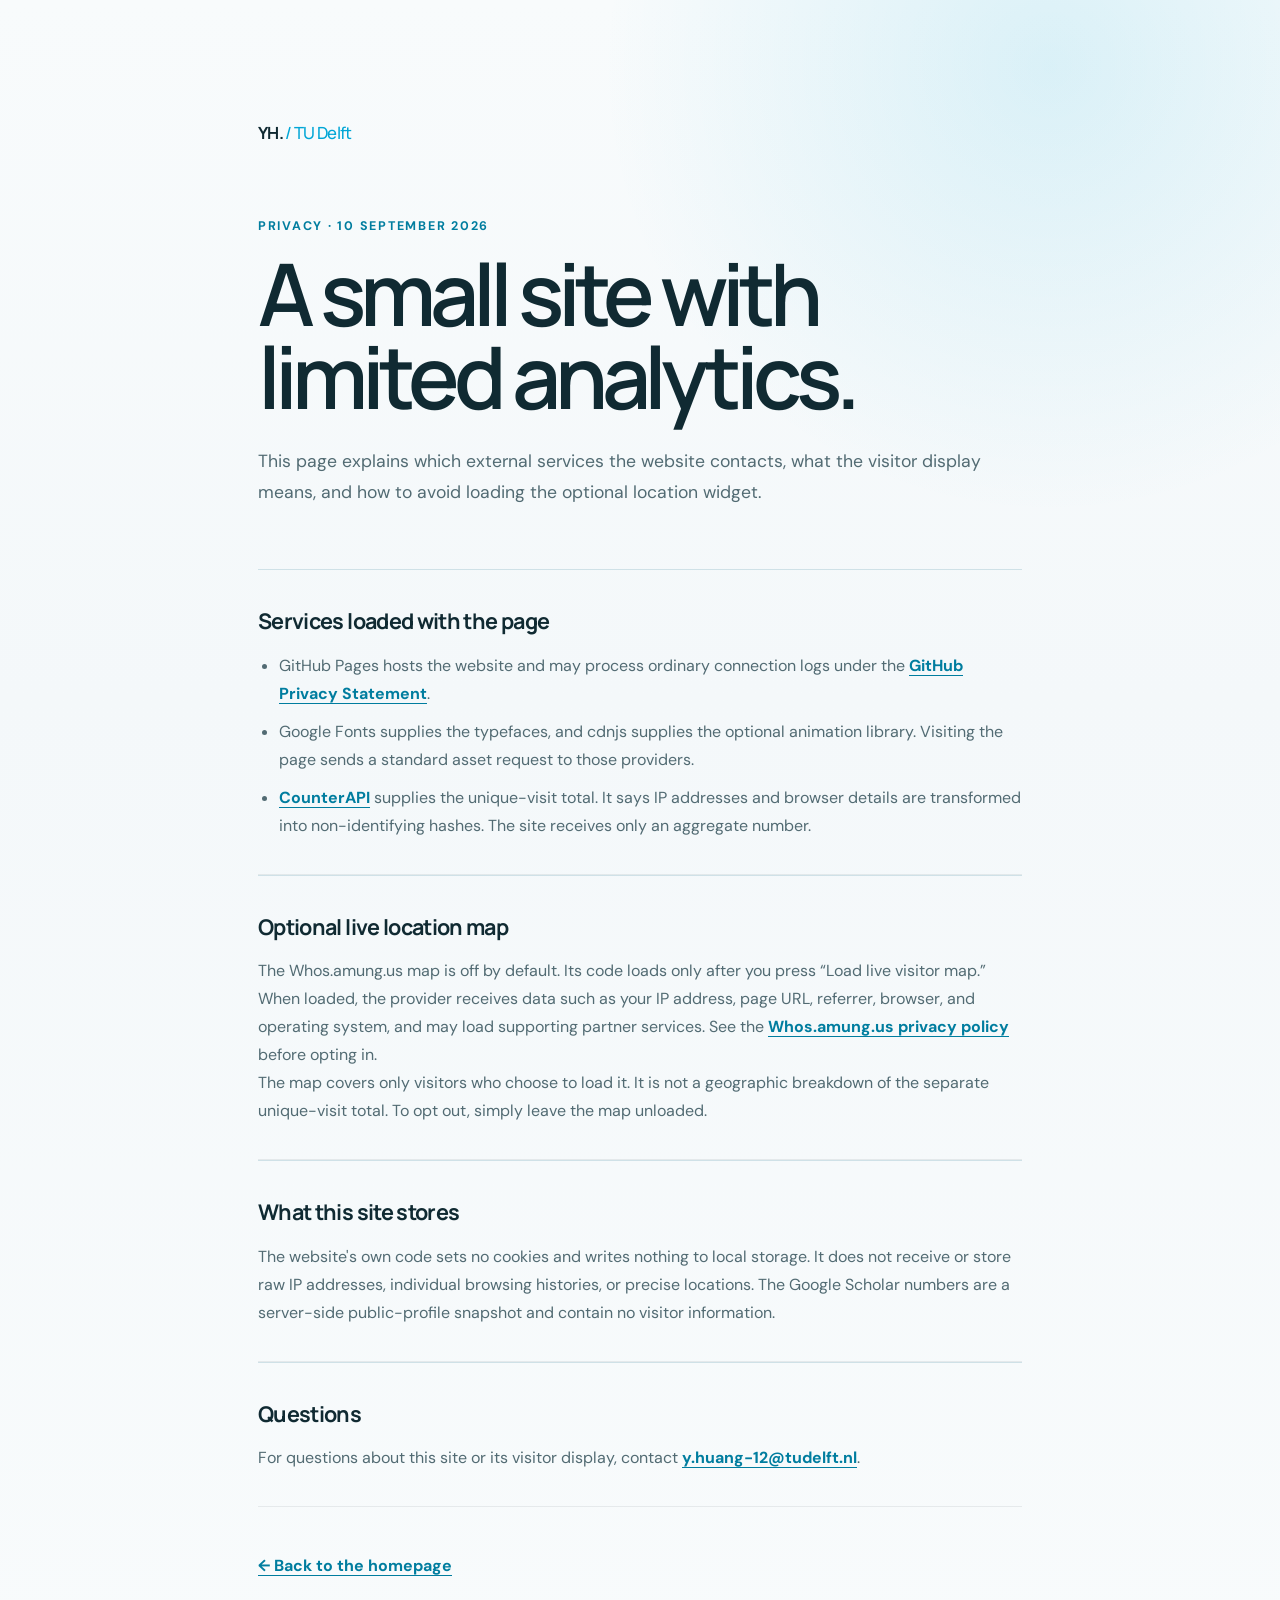
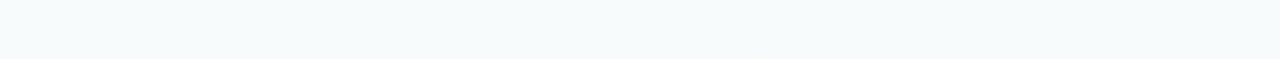
==== privacy.html @ d84aace4 "feat: refresh website for PhD profile" ====
<!DOCTYPE html>
<html lang="en">
<head>
    <meta charset="UTF-8">
    <meta name="viewport" content="width=device-width, initial-scale=1.0">
    <meta name="description" content="Privacy information for Yongcheng Huang's personal website.">
    <meta name="theme-color" content="#f4f8fa">
    <title>Privacy | Yongcheng Huang</title>
    <link rel="icon" href="images/favicon.svg" type="image/svg+xml">
    <link rel="stylesheet" href="style.css">
    <link href="https://fonts.googleapis.com/css2?family=DM+Sans:wght@400;500;600;700&amp;family=Manrope:wght@400;500;600;700&amp;display=swap" rel="stylesheet">
</head>
<body>
    <main class="policy-page">
        <a class="logo" href="index.html" aria-label="Return to Yongcheng Huang's homepage">YH.</a>
        <p class="section-kicker">Privacy · 10 September 2026</p>
        <h1>A small site with limited analytics.</h1>
        <p class="policy-lede">This page explains which external services the website contacts, what the visitor display means, and how to avoid loading the optional location widget.</p>

        <section class="policy-section">
            <h2>Services loaded with the page</h2>
            <ul>
                <li>GitHub Pages hosts the website and may process ordinary connection logs under the <a href="https://docs.github.com/en/site-policy/privacy-policies/github-general-privacy-statement" target="_blank" rel="noreferrer">GitHub Privacy Statement</a>.</li>
                <li>Google Fonts supplies the typefaces, and cdnjs supplies the optional animation library. Visiting the page sends a standard asset request to those providers.</li>
                <li><a href="https://counterapi.com/" target="_blank" rel="noreferrer">CounterAPI</a> supplies the unique-visit total. It says IP addresses and browser details are transformed into non-identifying hashes. The site receives only an aggregate number.</li>
            </ul>
        </section>

        <section class="policy-section">
            <h2>Optional live location map</h2>
            <p>The Whos.amung.us map is off by default. Its code loads only after you press “Load live visitor map.” When loaded, the provider receives data such as your IP address, page URL, referrer, browser, and operating system, and may load supporting partner services. See the <a href="https://whos.amung.us/legal/privacy/" target="_blank" rel="noreferrer">Whos.amung.us privacy policy</a> before opting in.</p>
            <p>The map covers only visitors who choose to load it. It is not a geographic breakdown of the separate unique-visit total. To opt out, simply leave the map unloaded.</p>
        </section>

        <section class="policy-section">
            <h2>What this site stores</h2>
            <p>The website's own code sets no cookies and writes nothing to local storage. It does not receive or store raw IP addresses, individual browsing histories, or precise locations. The Google Scholar numbers are a server-side public-profile snapshot and contain no visitor information.</p>
        </section>

        <section class="policy-section">
            <h2>Questions</h2>
            <p>For questions about this site or its visitor display, contact <a href="mailto:y.huang-12@tudelft.nl">y.huang-12@tudelft.nl</a>.</p>
        </section>

        <a class="policy-back" href="index.html">← Back to the homepage</a>
    </main>
</body>
</html>
---- style.css ----
:root {
    --bg-color: #f4f8fa;
    --surface-color: #ffffff;
    --surface-soft: #eaf6fa;
    --text-color: #102a32;
    --accent-color: #00a6d6;
    --accent-strong: #007d9f;
    --secondary-color: #526b73;
    --line-color: #cfe1e7;
    --glow-color: rgba(0, 166, 214, 0.18);
    --font-primary: 'DM Sans', sans-serif;
    --font-display: 'Manrope', sans-serif;
    --font-mono: 'Courier New', Courier, monospace;
}

* {
    box-sizing: border-box;
    margin: 0;
    padding: 0;
}

body {
    background-color: var(--bg-color);
    color: var(--text-color);
    font-family: var(--font-primary);
    line-height: 1.6;
    overflow-x: hidden;
    position: relative;
}

/* Background Canvas */
#bg-canvas {
    position: absolute;
    top: 0;
    left: 0;
    width: 100%;
    height: 100%;
    z-index: -1;
    pointer-events: none;
}

.container {
    max-width: 1200px;
    margin: 0 auto;
    padding: 0 20px;
    position: relative;
    z-index: 1;
}

/* Header & Nav */
header {
    padding: 30px 0;
    display: flex;
    justify-content: space-between;
    align-items: center;
    position: fixed;
    top: 0;
    left: 0;
    width: 100%;
    background: rgba(10, 10, 10, 0.8);
    backdrop-filter: blur(10px);
    z-index: 100;
    border-bottom: 1px solid rgba(255, 255, 255, 0.05);
}

.header-container {
    max-width: 1200px;
    margin: 0 auto;
    width: 100%;
    padding: 0 20px;
    display: flex;
    justify-content: space-between;
    align-items: center;
}
/* Note: I need to wrap header content in container in HTML or just use padding here. 
   Existing structure is header > nav > ... 
   I will just add padding to nav in header.
*/

nav {
    width: 100%;
    max-width: 1200px;
    margin: 0 auto;
    display: flex;
    justify-content: space-between;
    align-items: center;
    padding: 0 20px;
}

.logo {
    font-size: 1.2rem;
    font-weight: 700;
    letter-spacing: 1px;
    text-shadow: none; /* Cleaner look */
}

.links a {
    color: var(--secondary-color);
    text-decoration: none;
    margin-left: 25px;
    font-size: 0.85rem;
    transition: color 0.3s;
    font-family: var(--font-primary); /* Cleaner font */
    font-weight: 500;
}

.links a:hover {
    color: var(--accent-color);
    text-shadow: none;
}

/* Sections */
section {
    padding: 80px 0;
    margin-bottom: 0;
}

h3 {
    font-family: var(--font-primary);
    color: var(--text-color);
    margin-bottom: 0;
    font-size: 1.5rem;
    letter-spacing: -0.5px;
    border-bottom: none;
    padding-bottom: 0;
    text-transform: none;
    font-weight: 600;
}

.section-header {
    margin-bottom: 40px;
    border-bottom: 1px solid rgba(255, 255, 255, 0.1);
    padding-bottom: 20px;
}

/* Hero Section */
#hero {
    min-height: 100vh;
    display: flex;
    flex-direction: column; /* Stack content and orbits */
    align-items: center;
    justify-content: center;
    text-align: center;
    padding-top: 80px;
    position: relative;
    overflow: hidden;
}

.hero-content {
    z-index: 2; /* Above orbits */
    margin-bottom: 40px;
}

.hero-content h1 {
    font-size: 5rem;
    font-weight: 700;
    margin-bottom: 10px;
    position: relative;
    color: var(--accent-color);
    text-transform: none; /* Remove uppercase for cleaner look */
    letter-spacing: -2px;
}

.hero-content .subtitle {
    font-size: 1.8rem;
    color: var(--secondary-color);
    margin-bottom: 20px;
    font-weight: 300;
}

.hero-content .tagline {
    font-size: 1.1rem;
    max-width: 700px;
    margin: 0 auto 30px;
    color: #ccc;
    line-height: 1.8;
}

/* Hero Contact Section */
.hero-contact-section {
    display: flex;
    align-items: center;
    justify-content: center;
    gap: 40px;
    margin-top: 50px;
}

/* Avatar Container */
.avatar-container {
    width: 140px;
    height: 140px;
    border-radius: 8px;
    overflow: hidden;
    border: 1px solid rgba(255, 255, 255, 0.1);
    background: rgba(255, 255, 255, 0.02);
}

#avatar-canvas {
    width: 100%;
    height: 100%;
}

/* Diffusion Contact Canvas */
.diffusion-canvas-container {
    position: relative;
    width: 340px;
    height: 140px;
}

#diffusion-canvas {
    width: 100%;
    height: 100%;
    border-radius: 8px;
    background: rgba(255, 255, 255, 0.02);
    border: 1px solid rgba(255, 255, 255, 0.08);
}

/* Image Placeholder */
.image-placeholder {
    width: 100%;
    height: 200px;
    background: rgba(255, 255, 255, 0.05);
    border: 1px dashed rgba(255, 255, 255, 0.2);
    display: flex;
    align-items: center;
    justify-content: center;
    color: var(--secondary-color);
    font-family: var(--font-mono);
    margin-bottom: 20px;
    border-radius: 4px;
    position: relative;
    overflow: hidden;
}

.image-placeholder::after {
    content: 'Image Placeholder';
    font-size: 0.8rem;
    letter-spacing: 2px;
    text-transform: uppercase;
}

/* Education Timeline */
.education-list {
    list-style: none;
    position: relative;
    padding-left: 20px;
}

.education-item {
    margin-bottom: 30px;
    position: relative;
    padding-left: 30px;
    border-left: 1px solid rgba(255, 255, 255, 0.1);
}

.education-item::before {
    content: '';
    position: absolute;
    left: -5px;
    top: 5px;
    width: 9px;
    height: 9px;
    background: var(--bg-color);
    border: 1px solid var(--accent-color);
    border-radius: 50%;
    box-shadow: 0 0 5px var(--glow-color);
}

.education-item h4 {
    font-size: 1.1rem;
    margin-bottom: 5px;
    color: var(--accent-color);
}

.education-item .institution {
    font-family: var(--font-mono);
    color: var(--secondary-color);
    font-size: 0.9rem;
}

/* Vision Section */
#vision {
    padding: 60px 0;
}

.vision-content {
    text-align: center;
    padding: 40px 20px;
}

.vision-statement {
    font-size: 2rem;
    font-weight: 300;
    color: var(--text-color);
    letter-spacing: 1px;
    line-height: 1.6;
}

.vision-statement .highlight {
    color: #5eead4;
    font-weight: 500;
}

/* Research Interests Pill Layout */
.research-interests-container {
    display: flex;
    flex-wrap: wrap;
    gap: 15px;
    justify-content: flex-start;
}

.interest-pill {
    padding: 10px 20px;
    border: 1px solid rgba(255, 255, 255, 0.2);
    border-radius: 50px;
    font-size: 0.9rem;
    color: var(--text-color);
    background: rgba(255, 255, 255, 0.03);
    transition: all 0.3s ease;
    cursor: default;
    font-family: var(--font-primary);
}

.interest-pill:hover {
    background: rgba(255, 255, 255, 0.1);
    border-color: var(--accent-color);
    transform: translateY(-2px);
}

/* Featured Research Section */
.research-list {
    display: grid;
    grid-template-columns: repeat(auto-fill, minmax(300px, 1fr));
    gap: 30px;
}

/* Make DLLM animation span full width */
#dllm-animation,
#dfusion-animation,
#taxonomy-animation {
    grid-column: 1 / -1;
    padding: 0;
    margin-bottom: 40px;
}

.research-item {
    margin-bottom: 0; /* Reset margin for grid */
    display: flex;
    flex-direction: column;
    background: rgba(255, 255, 255, 0.02);
    border: 1px solid rgba(255, 255, 255, 0.05);
    padding: 25px;
    border-radius: 8px;
    transition: all 0.3s ease;
}

.research-item:hover {
    border-color: rgba(255, 255, 255, 0.2);
    background: rgba(255, 255, 255, 0.04);
}

.research-item h4 {
    font-size: 1.3rem;
    margin-bottom: 10px;
    color: var(--accent-color);
}

.research-item .meta {
    font-family: var(--font-mono);
    font-size: 0.8rem;
    color: var(--secondary-color);
    margin-bottom: 15px;
    display: inline-block;
    border: 1px solid rgba(255, 255, 255, 0.1);
    padding: 2px 8px;
    border-radius: 4px;
}

.research-item p {
    color: #ccc;
    margin-bottom: 20px;
    font-size: 0.95rem;
}

/* Projects */
.project-item {
    margin-bottom: 40px;
    background: rgba(255, 255, 255, 0.02);
    border: 1px solid rgba(255, 255, 255, 0.05);
    padding: 25px;
    border-radius: 8px;
    transition: all 0.3s ease;
}

.project-item:hover {
    border-color: rgba(255, 255, 255, 0.2);
    background: rgba(255, 255, 255, 0.04);
}

.project-item h4 {
    font-size: 1.3rem;
    margin-bottom: 10px;
    color: var(--accent-color);
}

.project-item .meta {
    font-family: var(--font-mono);
    font-size: 0.8rem;
    color: var(--secondary-color);
    margin-bottom: 15px;
    display: inline-block;
    border: 1px solid rgba(255, 255, 255, 0.1);
    padding: 2px 8px;
    border-radius: 4px;
}

.project-item p {
    color: #ccc;
    margin-bottom: 20px;
    font-size: 0.95rem;
}

/* Two Column Layout (About) */
.two-column-layout {
    display: grid;
    grid-template-columns: 1fr 1fr;
    gap: 60px;
}

.intro-text {
    font-size: 1.1rem;
    line-height: 1.8;
    color: #ccc;
    margin-bottom: 30px;
}

.stats-row {
    display: flex;
    gap: 40px;
}

.stat-item {
    display: flex;
    flex-direction: column;
}

.stat-number {
    font-size: 2.5rem;
    font-weight: 700;
    color: var(--accent-color);
    line-height: 1;
}

.stat-label {
    font-size: 0.8rem;
    text-transform: uppercase;
    letter-spacing: 1px;
    color: var(--secondary-color);
    margin-top: 5px;
}

/* Timeline Simplified */
.timeline {
    border-left: 1px solid rgba(255, 255, 255, 0.1);
    padding-left: 30px;
}

.timeline-item {
    margin-bottom: 40px;
    position: relative;
}

.timeline-item::before {
    content: '';
    position: absolute;
    left: -35px;
    top: 5px;
    width: 9px;
    height: 9px;
    background: var(--bg-color);
    border: 1px solid var(--secondary-color);
    border-radius: 50%;
}

.timeline-item .year {
    display: block;
    font-family: var(--font-mono);
    font-size: 0.8rem;
    color: var(--secondary-color);
    margin-bottom: 5px;
}

.timeline-item h4 {
    font-size: 1.1rem;
    color: var(--text-color);
    margin-bottom: 2px;
}

.timeline-item span {
    font-size: 0.9rem;
    color: #888;
}

.timeline-item .supervisor {
    font-size: 0.85rem;
    color: var(--secondary-color);
    margin-top: 8px;
    font-style: italic;
}

/* Medal Wall */
.medal-wall {
    display: grid;
    grid-template-columns: repeat(auto-fill, minmax(150px, 1fr));
    gap: 20px;
}

.medal {
    background: rgba(255, 255, 255, 0.03);
    border: 1px solid rgba(255, 255, 255, 0.1);
    padding: 20px;
    text-align: center;
    border-radius: 8px;
    display: flex;
    flex-direction: column;
    align-items: center;
    justify-content: center;
    min-height: 120px;
}

.medal-icon {
    font-size: 2rem;
    margin-bottom: 10px;
    color: var(--accent-color);
    text-shadow: 0 0 10px var(--glow-color);
}

.medal-title {
    font-size: 0.9rem;
    color: #ccc;
}


.highlight {
    color: var(--accent-color);
    text-shadow: 0 0 10px var(--glow-color);
    font-weight: 600;
}

/* Glitch Effect */
.glitch {
    position: relative;
}

.glitch::before,
.glitch::after {
    content: attr(data-text);
    position: absolute;
    top: 0;
    left: 0;
    width: 100%;
    height: 100%;
}

.glitch::before {
    left: 2px;
    text-shadow: -1px 0 #ff00c1;
    clip: rect(44px, 450px, 56px, 0);
    animation: glitch-anim 5s infinite linear alternate-reverse;
}

.glitch::after {
    left: -2px;
    text-shadow: -1px 0 #00fff9;
    clip: rect(44px, 450px, 56px, 0);
    animation: glitch-anim2 5s infinite linear alternate-reverse;
}

@keyframes glitch-anim {
    0% { clip: rect(32px, 9999px, 12px, 0); transform: skew(0.5deg); }
    5% { clip: rect(65px, 9999px, 89px, 0); transform: skew(0.5deg); }
    10% { clip: rect(12px, 9999px, 45px, 0); transform: skew(0.5deg); }
    15% { clip: rect(98px, 9999px, 12px, 0); transform: skew(0.5deg); }
    20% { clip: rect(3px, 9999px, 67px, 0); transform: skew(0.5deg); }
    100% { clip: rect(89px, 9999px, 23px, 0); transform: skew(0.5deg); }
}

@keyframes glitch-anim2 {
    0% { clip: rect(65px, 9999px, 100px, 0); transform: skew(0.5deg); }
    5% { clip: rect(12px, 9999px, 3px, 0); transform: skew(0.5deg); }
    10% { clip: rect(98px, 9999px, 45px, 0); transform: skew(0.5deg); }
    15% { clip: rect(3px, 9999px, 89px, 0); transform: skew(0.5deg); }
    20% { clip: rect(45px, 9999px, 12px, 0); transform: skew(0.5deg); }
    100% { clip: rect(23px, 9999px, 65px, 0); transform: skew(0.5deg); }
}

/* Contact Buttons */
.social-links {
    display: flex;
    gap: 20px;
    flex-wrap: wrap;
}

.btn {
    display: inline-block;
    padding: 12px 30px;
    background: transparent;
    color: var(--text-color);
    border: 1px solid var(--text-color);
    text-decoration: none;
    font-family: var(--font-mono);
    text-transform: uppercase;
    letter-spacing: 1px;
    transition: all 0.3s ease;
    position: relative;
    overflow: hidden;
}

.btn::before {
    content: '';
    position: absolute;
    top: 0;
    left: -100%;
    width: 100%;
    height: 100%;
    background: var(--text-color);
    transition: transform 0.3s ease;
    z-index: -1;
}

.btn:hover {
    color: var(--bg-color);
}

.btn:hover::before {
    transform: translateX(100%);
}

/* Footer */
footer {
    text-align: center;
    padding: 40px 0;
    color: var(--secondary-color);
    font-size: 0.8rem;
    font-family: var(--font-mono);
    border-top: 1px solid #222;
    margin-top: 40px;
}

/* Responsive */
@media (max-width: 768px) {
    .two-column-layout {
        grid-template-columns: 1fr;
        gap: 40px;
    }
    
    .hero-content h1 {
        font-size: 3rem;
    }
}

/* =========================================
   DLLM Animation Styles (CoRefusion)
   ========================================= */
.dllm-container {
    width: 100%;
    background: rgba(255, 255, 255, 0.02); /* Dark background matching site theme */
    color: #f0f0f0;
    border: 1px solid rgba(255, 255, 255, 0.1);
    border-radius: 12px;
    overflow: hidden;
    position: relative;
    font-family: ui-sans-serif, system-ui, sans-serif;
}

.dllm-content-wrapper {
    display: flex;
    gap: 40px;
    padding: 30px 40px;
    max-width: 1100px;
    margin: 0 auto;
    align-items: flex-start;
}

.dllm-left-panel {
    flex: 0 0 280px;
    position: sticky;
    top: 100px;
    display: flex;
    flex-direction: column;
    gap: 20px;
}

.research-tag {
    display: inline-block;
    padding: 4px 12px;
    background: rgba(168, 85, 247, 0.15);
    border: 1px solid #a855f7;
    border-radius: 4px;
    font-size: 0.75rem;
    color: #c084fc;
    text-transform: uppercase;
    letter-spacing: 1px;
    font-weight: 500;
    width: fit-content;
}

.dllm-right-panel {
    flex: 1;
    min-width: 0;
}

.dllm-header {
    text-align: left;
}

.dllm-header h4 {
    font-size: 2rem;
    color: #f0f0f0;
    margin-bottom: 5px;
    font-weight: 600;
}

.dllm-subtitle {
    font-size: 1rem;
    color: #888888;
    font-style: italic;
}

.step-indicator {
    font-family: 'Courier New', monospace;
    font-size: 28px;
    font-weight: 600;
    letter-spacing: -1px;
    color: #5eead4;
    display: flex;
    align-items: center;
    justify-content: flex-start;
}

.code-window {
    width: 100%;
    background: #1a1a1a;
    border: 1px solid rgba(255, 255, 255, 0.15);
    border-radius: 12px;
    box-shadow: 0 10px 25px -5px rgba(0, 0, 0, 0.5);
    overflow: hidden;
    display: flex;
    flex-direction: column;
}

.code-header {
    display: flex;
    align-items: center;
    padding: 12px 16px;
    background: #0f0f0f;
    border-bottom: 1px solid rgba(255, 255, 255, 0.1);
}

.window-controls {
    display: flex;
    gap: 6px;
}

.control-dot {
    width: 10px;
    height: 10px;
    border-radius: 50%;
}
.control-dot.red { background: #ef4444; }
.control-dot.yellow { background: #3b82f6; }
.control-dot.green { background: #22c55e; }

.filename {
    flex: 1;
    text-align: center;
    font-size: 13px;
    color: #888888;
    font-weight: 500;
    margin-right: 42px;
}

.code-content {
    padding: 24px;
    font-family: 'Courier New', monospace;
    font-size: 14px;
    line-height: 1.8;
    display: flex;
    flex-direction: column;
    gap: 6px;
    min-height: 400px; /* Prevent jumpiness */
    background: #0a0a0a;
}

.code-line {
    display: flex;
    align-items: center;
    flex-wrap: wrap;
    gap: 4px;
    min-height: 24px;
}

.indent-1 { margin-left: 24px; }
.indent-2 { margin-left: 48px; }

.tok {
    padding: 2px 4px;
    border-radius: 4px;
    border: 1px solid transparent;
    text-align: center;
    min-width: 16px;
    transition: all 0.3s cubic-bezier(0.25, 0.46, 0.45, 0.94);
    display: inline-block;
    white-space: pre;
    color: #f0f0f0; /* Light text for dark mode */
}

/* Token Styles */
.tok-normal { background: transparent; border-color: transparent; }
.tok-keyword { color: #c084fc; font-weight: bold; }
.tok-func { color: #60a5fa; }
.tok-class { color: #60a5fa; }
.tok-eos {
    background: rgba(239, 68, 68, 0.2);
    border: 1px solid #ef4444;
    color: #fca5a5;
    font-size: 11px;
    font-weight: bold;
}
.tok-masked {
    background: rgba(255, 255, 255, 0.05);
    border-color: rgba(255, 255, 255, 0.2);
    border-style: dashed;
    color: #888888;
    font-size: 12px;
    min-width: 24px;
}
.tok-confident {
    background: rgba(168, 85, 247, 0.15);
    border-color: #a855f7;
    border-style: solid;
    color: #c084fc;
    font-weight: 500;
}
.tok-fixed {
    background: rgba(45, 212, 191, 0.15);
    border-color: #2dd4bf;
    border-style: solid;
    color: #5eead4;
    font-weight: 500;
}
.tok-blur { filter: blur(2px); opacity: 0.5; transform: scale(0.95); }
.tok-hidden { opacity: 0; pointer-events: none; width: 0; min-width: 0; padding: 0; margin: 0; border: none; }

.progress-bar {
    width: 100%;
    height: 6px;
    background: rgba(255, 255, 255, 0.1);
    border-radius: 3px;
    overflow: hidden;
}

.progress-fill {
    height: 100%;
    background: linear-gradient(90deg, #a855f7, #2dd4bf);
    width: 0%;
    transition: width 0.1s ease;
}

.legend {
    display: flex;
    flex-direction: column;
    gap: 10px;
}

.legend-item {
    display: flex;
    align-items: center;
    gap: 6px;
    font-size: 12px;
    color: #ccc;
}

.legend-tok {
    font-size: 10px;
    padding: 2px 6px;
    border-radius: 3px;
    border: 0.5px solid;
    font-family: monospace;
}

.scroll-hint {
    margin-top: 10px;
    display: flex;
    align-items: center;
    gap: 10px;
    color: #888888;
    font-size: 12px;
    opacity: 0.7;
}

.mouse-icon {
    width: 18px;
    height: 28px;
    border: 2px solid rgba(255, 255, 255, 0.3);
    border-radius: 10px;
    position: relative;
    flex-shrink: 0;
}

.mouse-wheel {
    width: 4px;
    height: 6px;
    background: rgba(255, 255, 255, 0.5);
    border-radius: 2px;
    position: absolute;
    top: 6px;
    left: 50%;
    transform: translateX(-50%);
    animation: scrollWheel 1.5s infinite;
}

@keyframes bounce {
    0%, 20%, 50%, 80%, 100% { transform: translateY(0); }
    40% { transform: translateY(-6px); }
    60% { transform: translateY(-3px); }
}

@keyframes scrollWheel {
    0% { transform: translate(-50%, 0); opacity: 1; }
    100% { transform: translate(-50%, 12px); opacity: 0; }
}

/* =========================================
   Dfusion CVPR Workshop Visualization
   ========================================= */
.dfusion-left-panel {
    flex: 1;
    display: flex;
    flex-direction: column;
    align-items: center;
    gap: 15px;
}

.dfusion-image-container {
    width: 100%;
    max-width: 600px;
    aspect-ratio: 16 / 9;
    border-radius: 8px;
    overflow: hidden;
    border: 1px solid rgba(255, 255, 255, 0.1);
    background: #0a0a0a;
}

#dfusion-canvas {
    width: 100%;
    height: 100%;
    cursor: crosshair;
}

.dfusion-hint {
    font-size: 0.75rem;
    color: var(--secondary-color);
    letter-spacing: 0.5px;
    opacity: 0.7;
}

.workshop-tag {
    background: rgba(45, 212, 191, 0.15);
    border-color: #2dd4bf;
    color: #5eead4;
}

.dfusion-rank {
    display: flex;
    flex-direction: column;
    gap: 2px;
}

.rank-number {
    font-size: 4rem;
    font-weight: 700;
    color: #5eead4;
    line-height: 1;
    letter-spacing: -2px;
}

.rank-label {
    font-size: 0.85rem;
    color: var(--secondary-color);
    text-transform: uppercase;
    letter-spacing: 2px;
}

.dfusion-slogan {
    margin-top: 10px;
    padding-top: 15px;
    border-top: 1px solid rgba(255, 255, 255, 0.1);
}

.slogan-cn {
    font-family: 'Ma Shan Zheng', cursive;
    font-size: 1.4rem;
    color: #f0f0f0;
    margin-bottom: 5px;
    font-weight: 400;
    letter-spacing: 2px;
}

.slogan-en {
    font-size: 0.85rem;
    color: var(--secondary-color);
    font-style: italic;
}

/* =========================================
   Taxonomy Visualization (Promise2025)
   ========================================= */
.taxonomy-right-panel {
    flex: 1;
    display: flex;
    flex-direction: column;
    min-width: 0;
    max-height: 420px;
    overflow-y: auto;
    scrollbar-width: none;
    -ms-overflow-style: none;
}

.taxonomy-right-panel::-webkit-scrollbar {
    display: none;
}

.taxonomy-tree {
    font-family: 'Space Grotesk', sans-serif;
    font-size: 13px;
    padding: 5px 0;
}

.taxonomy-category {
    margin-bottom: 16px;
}

.taxonomy-category-header {
    display: flex;
    align-items: center;
    padding: 10px 12px;
    background: rgba(255, 255, 255, 0.03);
    border-radius: 6px;
    margin-bottom: 6px;
    border-left: 3px solid;
}

.taxonomy-category-name {
    flex: 1;
    font-weight: 600;
    color: #f0f0f0;
}

.taxonomy-category-value {
    font-weight: 700;
    font-size: 15px;
}

.taxonomy-category-percent {
    font-size: 11px;
    color: #888;
    margin-left: 8px;
    min-width: 45px;
    text-align: right;
}

.taxonomy-children {
    padding-left: 12px;
    border-left: 1px solid rgba(255, 255, 255, 0.08);
    margin-left: 6px;
}

.taxonomy-item {
    display: flex;
    align-items: center;
    padding: 6px 10px;
    border-radius: 4px;
    transition: background 0.15s;
}

.taxonomy-item:hover {
    background: rgba(255, 255, 255, 0.04);
}

.taxonomy-item-code {
    font-family: 'Courier New', monospace;
    font-size: 11px;
    color: #666;
    width: 65px;
    flex-shrink: 0;
}

.taxonomy-item-name {
    flex: 1;
    color: #aaa;
    font-size: 12px;
}

.taxonomy-item-value {
    font-weight: 500;
    font-size: 12px;
    min-width: 45px;
    text-align: right;
}

.taxonomy-item-bar {
    width: 60px;
    height: 4px;
    background: rgba(255, 255, 255, 0.08);
    border-radius: 2px;
    margin-left: 10px;
    overflow: hidden;
}

.taxonomy-item-bar-fill {
    height: 100%;
    border-radius: 2px;
    transition: width 0.4s ease;
}

.taxonomy-subchildren {
    padding-left: 20px;
}

.taxonomy-subitem {
    display: flex;
    align-items: center;
    padding: 4px 8px;
    font-size: 11px;
}

.taxonomy-subitem .taxonomy-item-code {
    font-size: 10px;
    width: 60px;
    color: #555;
}

.taxonomy-subitem .taxonomy-item-name {
    font-size: 11px;
    color: #777;
}

.taxonomy-subitem .taxonomy-item-value {
    font-size: 11px;
    color: #888;
}

.publication-tag {
    background: rgba(239, 68, 68, 0.15);
    border-color: #ef4444;
    color: #fca5a5;
}

.taxonomy-stats {
    display: flex;
    gap: 30px;
}

.taxonomy-stat {
    display: flex;
    flex-direction: column;
}

.stat-value {
    font-size: 2.2rem;
    font-weight: 700;
    color: #f0f0f0;
    line-height: 1;
    transition: all 0.3s ease;
}

.stat-desc {
    font-size: 0.75rem;
    color: var(--secondary-color);
    text-transform: uppercase;
    letter-spacing: 1px;
    margin-top: 4px;
}

.taxonomy-language-bar {
    display: flex;
    gap: 6px;
    flex-wrap: wrap;
    padding: 15px 0;
    border-top: 1px solid rgba(255, 255, 255, 0.1);
}

.taxonomy-lang-item {
    padding: 8px 14px;
    background: rgba(255, 255, 255, 0.03);
    border: 1px solid rgba(255, 255, 255, 0.1);
    border-radius: 6px;
    font-size: 0.8rem;
    color: var(--secondary-color);
    cursor: pointer;
    transition: all 0.2s ease;
}

.taxonomy-lang-item:hover {
    background: rgba(255, 255, 255, 0.08);
    color: #f0f0f0;
}

.taxonomy-lang-item.active {
    background: rgba(94, 234, 212, 0.12);
    border-color: rgba(94, 234, 212, 0.4);
    color: #5eead4;
}

.taxonomy-category-summary {
    display: flex;
    flex-direction: column;
    gap: 8px;
    padding-top: 15px;
    border-top: 1px solid rgba(255, 255, 255, 0.1);
}

.summary-row {
    display: flex;
    align-items: center;
    gap: 10px;
}

.summary-color {
    width: 10px;
    height: 10px;
    border-radius: 2px;
    flex-shrink: 0;
}

.summary-name {
    flex: 1;
    font-size: 0.8rem;
    color: #888;
}

.summary-value {
    font-size: 0.85rem;
    font-weight: 600;
    color: #ccc;
    min-width: 50px;
    text-align: right;
}

.summary-percent {
    font-size: 0.75rem;
    color: #666;
    min-width: 40px;
    text-align: right;
}

/* =========================================
   Animation Thumbnail Cards
   ========================================= */
.animation-thumbnail {
    position: relative;
    background: rgba(255, 255, 255, 0.02);
    border: 1px solid rgba(255, 255, 255, 0.08);
    border-radius: 12px;
    overflow: hidden;
    cursor: pointer;
    transition: all 0.3s ease;
    aspect-ratio: 4 / 3;
    display: flex;
    flex-direction: column;
}

.animation-thumbnail:hover {
    border-color: rgba(255, 255, 255, 0.2);
    transform: translateY(-4px);
    box-shadow: 0 10px 30px rgba(0, 0, 0, 0.3);
}

.animation-thumbnail:hover .thumbnail-hint {
    opacity: 1;
}

.thumbnail-canvas {
    position: absolute;
    top: 0;
    left: 0;
    width: 100%;
    height: 100%;
    z-index: 0;
}

.thumbnail-info {
    position: absolute;
    bottom: 0;
    left: 0;
    right: 0;
    padding: 20px;
    background: linear-gradient(transparent, rgba(10, 10, 10, 0.98) 40%);
    z-index: 1;
}

.thumbnail-info .research-tag {
    background: rgba(168, 85, 247, 0.9);
    border: none;
    color: #fff;
    font-weight: 600;
}

.thumbnail-info .workshop-tag {
    background: rgba(45, 212, 191, 0.9);
    color: #0a0a0a;
}

.thumbnail-info .publication-tag {
    background: rgba(239, 68, 68, 0.9);
    color: #fff;
}

.thumbnail-info .thesis-tag {
    background: rgba(96, 165, 250, 0.9);
    color: #fff;
}

.thumbnail-info h4 {
    font-size: 1.2rem;
    color: #f0f0f0;
    margin: 10px 0 4px;
    font-weight: 600;
}

.thumbnail-info p {
    font-size: 0.85rem;
    color: #aaa;
    margin: 0;
}

.thumbnail-hint {
    position: absolute;
    top: 50%;
    left: 50%;
    transform: translate(-50%, -50%);
    padding: 10px 20px;
    background: rgba(255, 255, 255, 0.1);
    backdrop-filter: blur(10px);
    border: 1px solid rgba(255, 255, 255, 0.2);
    border-radius: 20px;
    font-size: 0.8rem;
    color: #f0f0f0;
    opacity: 0;
    transition: opacity 0.3s ease;
    z-index: 2;
}

/* =========================================
   Animation Modal Overlay
   ========================================= */
.animation-modal {
    position: fixed;
    top: 0;
    left: 0;
    width: 100%;
    height: 100%;
    background: rgba(10, 10, 10, 0.98);
    z-index: 1000;
    display: none;
    opacity: 0;
    transition: opacity 0.3s ease;
    overflow-y: auto;
}

.animation-modal.active {
    display: flex;
    opacity: 1;
}

.modal-close {
    position: fixed;
    top: 30px;
    right: 30px;
    width: 50px;
    height: 50px;
    display: flex;
    align-items: center;
    justify-content: center;
    background: rgba(255, 255, 255, 0.05);
    border: 1px solid rgba(255, 255, 255, 0.1);
    border-radius: 50%;
    cursor: pointer;
    color: #888;
    transition: all 0.3s ease;
    z-index: 1001;
}

.modal-close:hover {
    background: rgba(255, 255, 255, 0.1);
    color: #f0f0f0;
}

.modal-content {
    width: 100%;
    max-width: 1400px;
    margin: 0 auto;
    padding: 80px 40px;
}

.modal-animation {
    display: flex;
    gap: 60px;
    min-height: calc(100vh - 160px);
    align-items: flex-start;
}

.modal-left {
    flex: 0 0 380px;
    position: sticky;
    top: 80px;
    display: flex;
    flex-direction: column;
    gap: 25px;
}

.modal-right {
    flex: 1;
    min-width: 0;
}

.modal-header h2 {
    font-size: 2.5rem;
    color: #f0f0f0;
    margin: 12px 0 8px;
    font-weight: 600;
    letter-spacing: -1px;
}

.modal-subtitle {
    font-size: 1.1rem;
    color: #888;
    font-style: italic;
}

.modal-abstract {
    padding: 20px;
    background: rgba(255, 255, 255, 0.02);
    border: 1px solid rgba(255, 255, 255, 0.08);
    border-radius: 8px;
    border-left: 3px solid rgba(94, 234, 212, 0.5);
}

.modal-abstract p {
    font-size: 0.95rem;
    color: #aaa;
    line-height: 1.7;
    margin: 0;
}

/* Modal Dfusion specific */
.modal-animation .dfusion-image-container {
    width: 100%;
    max-width: none;
    aspect-ratio: 16 / 9;
}

.modal-animation .dfusion-hint {
    text-align: center;
    margin-top: 15px;
}

/* Modal Taxonomy specific */
.modal-right.taxonomy-right-panel {
    max-height: calc(100vh - 200px);
}

/* =========================================
   Babel Visualization (LLM of Babel)
   ========================================= */
.thesis-tag {
    background: rgba(96, 165, 250, 0.15);
    border-color: #60a5fa;
    color: #93c5fd;
}

.babel-stats {
    display: flex;
    gap: 40px;
}

.babel-stat {
    display: flex;
    flex-direction: column;
}

.babel-stat .stat-value {
    font-size: 2.5rem;
    font-weight: 700;
    color: #60a5fa;
    line-height: 1;
}

.babel-stat .stat-desc {
    font-size: 0.75rem;
    color: var(--secondary-color);
    text-transform: uppercase;
    letter-spacing: 1px;
    margin-top: 4px;
}

.babel-legend {
    display: flex;
    flex-direction: column;
    gap: 8px;
    padding-top: 20px;
    border-top: 1px solid rgba(255, 255, 255, 0.1);
}

.babel-legend .legend-item {
    display: flex;
    align-items: center;
    gap: 10px;
    font-size: 0.85rem;
    color: #aaa;
}

.babel-legend .legend-color {
    width: 12px;
    height: 12px;
    border-radius: 2px;
    flex-shrink: 0;
}

.babel-visualization {
    width: 100%;
    aspect-ratio: 1.6 / 1;
    background: rgba(255, 255, 255, 0.02);
    border: 1px solid rgba(255, 255, 255, 0.08);
    border-radius: 8px;
    overflow: hidden;
}

#babel-canvas {
    width: 100%;
    height: 100%;
}

.babel-hint {
    text-align: center;
    margin-top: 15px;
    font-size: 0.75rem;
    color: var(--secondary-color);
    opacity: 0.7;
}

/* =========================================
   Coverage Visualization (Honor Program)
   ========================================= */
.honor-tag {
    background: rgba(168, 85, 247, 0.15);
    border-color: #a855f7;
    color: #c084fc;
}

.thumbnail-info .honor-tag {
    background: rgba(168, 85, 247, 0.2);
    border-color: #a855f7;
    color: #c084fc;
}

.coverage-stats {
    display: flex;
    gap: 40px;
}

.coverage-stat {
    display: flex;
    flex-direction: column;
}

.coverage-stat .stat-value {
    font-size: 2.5rem;
    font-weight: 700;
    color: #a855f7;
    line-height: 1;
}

.coverage-stat .stat-desc {
    font-size: 0.75rem;
    color: var(--secondary-color);
    text-transform: uppercase;
    letter-spacing: 1px;
    margin-top: 4px;
}

.coverage-legend {
    display: flex;
    flex-direction: column;
    gap: 8px;
    padding-top: 20px;
    border-top: 1px solid rgba(255, 255, 255, 0.1);
}

.coverage-legend .legend-item {
    display: flex;
    align-items: center;
    gap: 10px;
    font-size: 0.85rem;
    color: #aaa;
}

.coverage-legend .legend-color {
    width: 12px;
    height: 12px;
    border-radius: 2px;
    flex-shrink: 0;
}

.coverage-visualization {
    width: 100%;
    aspect-ratio: 1.6 / 1;
    background: rgba(255, 255, 255, 0.02);
    border: 1px solid rgba(255, 255, 255, 0.08);
    border-radius: 8px;
    overflow: hidden;
}

#coverage-canvas {
    width: 100%;
    height: 100%;
}

/* =========================================
   2026 light editorial refresh
   ========================================= */
html {
    scroll-behavior: smooth;
    scroll-padding-top: 92px;
}

body {
    background:
        radial-gradient(circle at 82% 4%, rgba(0, 166, 214, 0.12), transparent 28rem),
        linear-gradient(180deg, #f8fbfc 0%, var(--bg-color) 42%, #f8fbfc 100%);
    color: var(--text-color);
    font-size: 16px;
}

.container {
    max-width: 1280px;
    padding: 0 32px;
}

header {
    min-height: 72px;
    padding: 0;
    background: rgba(248, 251, 252, 0.9);
    border-bottom: 1px solid rgba(16, 42, 50, 0.09);
    box-shadow: 0 10px 32px rgba(16, 42, 50, 0.035);
}

nav {
    max-width: 1280px;
    min-height: 72px;
    padding: 0 32px;
}

.logo {
    color: var(--text-color);
    font-family: var(--font-display);
    font-size: 1.05rem;
    letter-spacing: -0.04em;
}

.logo::after {
    color: var(--accent-color);
    content: ' / TU Delft';
    font-weight: 500;
}

.links a {
    color: var(--secondary-color);
    font-size: 0.9rem;
    margin-left: 28px;
}

.links a:hover,
.links a:focus-visible {
    color: var(--accent-strong);
}

section {
    border-bottom: 1px solid rgba(16, 42, 50, 0.08);
}

#hero {
    display: grid;
    grid-template-columns: minmax(0, 1.25fr) minmax(300px, 0.7fr);
    gap: clamp(56px, 8vw, 112px);
    min-height: 100svh;
    padding: 144px 0 80px;
    text-align: left;
    isolation: isolate;
}

#hero::before {
    position: absolute;
    z-index: -1;
    inset: 88px 2% auto auto;
    width: min(42vw, 520px);
    aspect-ratio: 1;
    border: 1px solid rgba(0, 166, 214, 0.18);
    border-radius: 50%;
    content: '';
    transform: translate(32%, -26%);
}

#bg-canvas {
    display: none;
}

.hero-content {
    margin: 0;
    max-width: 760px;
}

.eyebrow {
    display: inline-flex;
    align-items: center;
    gap: 10px;
    margin-bottom: 30px;
    color: var(--accent-strong);
    font-size: 0.86rem;
    font-weight: 700;
    letter-spacing: 0.12em;
    text-transform: uppercase;
}

.status-dot {
    width: 9px;
    height: 9px;
    border-radius: 50%;
    background: var(--accent-color);
    box-shadow: 0 0 0 6px rgba(0, 166, 214, 0.12);
}

.hero-content h1 {
    margin: 0;
    color: var(--text-color);
    font-family: var(--font-display);
    font-size: clamp(4rem, 7.2vw, 6.5rem);
    font-weight: 600;
    letter-spacing: -0.075em;
    line-height: 0.92;
}

.hero-content .subtitle {
    margin: 18px 0 36px;
    color: var(--accent-strong);
    font-family: 'Ma Shan Zheng', sans-serif;
    font-size: 1.75rem;
    font-weight: 400;
    letter-spacing: 0.08em;
}

.hero-lede {
    max-width: 720px;
    margin-bottom: 22px;
    color: var(--text-color);
    font-family: var(--font-display);
    font-size: clamp(1.7rem, 3.1vw, 2.65rem);
    font-weight: 500;
    letter-spacing: -0.045em;
    line-height: 1.16;
}

.hero-content .tagline {
    max-width: 650px;
    margin: 0;
    color: var(--secondary-color);
    font-size: 1.08rem;
    line-height: 1.72;
}

.hero-content .tagline strong {
    color: var(--text-color);
    font-weight: 600;
}

.hero-actions {
    display: flex;
    align-items: center;
    flex-wrap: wrap;
    gap: 26px;
    margin-top: 38px;
}

.btn,
.btn.btn-primary {
    display: inline-flex;
    align-items: center;
    justify-content: center;
    min-height: 48px;
    padding: 12px 22px;
    border: 1px solid var(--line-color);
    border-radius: 999px;
    background: var(--surface-color);
    color: var(--text-color);
    font-size: 0.94rem;
    font-weight: 600;
    text-decoration: none;
    transition: transform 180ms ease, border-color 180ms ease, background 180ms ease, color 180ms ease;
}

.btn.btn-primary {
    border-color: var(--accent-color);
    background: var(--accent-color);
    color: #ffffff;
    box-shadow: 0 12px 28px rgba(0, 125, 159, 0.18);
}

.btn:hover,
.btn:focus-visible,
.btn.btn-primary:hover,
.btn.btn-primary:focus-visible {
    border-color: var(--accent-strong);
    background: var(--accent-strong);
    color: #ffffff;
    transform: translateY(-2px);
}

.btn:disabled {
    cursor: wait;
    opacity: 0.72;
    transform: none;
}

.text-link {
    color: var(--accent-strong);
    font-size: 0.95rem;
    font-weight: 700;
    text-decoration: none;
}

.text-link:hover,
.text-link:focus-visible {
    text-decoration: underline;
    text-underline-offset: 5px;
}

.hero-portrait-wrap {
    position: relative;
    width: min(100%, 410px);
    justify-self: end;
}

.portrait-accent {
    position: absolute;
    z-index: -1;
    inset: 26px -22px -22px 28px;
    border-radius: 30px 30px 96px 30px;
    background: var(--accent-color);
    opacity: 0.92;
}

.hero-portrait {
    display: block;
    width: 100%;
    aspect-ratio: 4 / 5;
    border: 1px solid rgba(16, 42, 50, 0.1);
    border-radius: 30px 30px 96px 30px;
    background: #ffffff;
    box-shadow: 0 34px 72px rgba(16, 42, 50, 0.16);
    object-fit: cover;
    object-position: 50% 38%;
}

.portrait-note {
    margin: 34px 0 0 30px;
    color: var(--secondary-color);
    font-family: var(--font-mono);
    font-size: 0.76rem;
    letter-spacing: 0.04em;
}

@media (max-width: 820px) {
    .container,
    nav {
        padding-right: 20px;
        padding-left: 20px;
    }

    .logo::after {
        content: '';
    }

    .links {
        display: none;
    }

    #hero {
        grid-template-columns: 1fr;
        gap: 62px;
        min-height: auto;
        padding: 132px 0 92px;
    }

    .hero-content h1 {
        font-size: clamp(3.5rem, 16vw, 5.6rem);
    }

    .hero-portrait-wrap {
        width: min(88vw, 390px);
        justify-self: start;
    }
}

@media (prefers-reduced-motion: reduce) {
    html {
        scroll-behavior: auto;
    }

    *,
    *::before,
    *::after {
        scroll-behavior: auto !important;
        transition-duration: 0.01ms !important;
        animation-duration: 0.01ms !important;
        animation-iteration-count: 1 !important;
    }
}

.coverage-hint {
    text-align: center;
    margin-top: 15px;
    font-size: 0.75rem;
    color: var(--secondary-color);
    opacity: 0.7;
}

/* =========================================
   Complete light-theme component system
   ========================================= */
a,
button {
    -webkit-tap-highlight-color: transparent;
}

a:focus-visible,
button:focus-visible,
.animation-thumbnail:focus-visible {
    outline: 3px solid rgba(0, 166, 214, 0.34);
    outline-offset: 4px;
}

.hero-content h1::before,
.hero-content h1::after,
.btn::before {
    display: none;
}

section {
    padding: clamp(84px, 10vw, 132px) 0;
}

.section-header {
    max-width: 850px;
    margin-bottom: 48px;
    padding: 0;
    border: 0;
}

.section-header h3,
#projects .section-header h3,
#contact .section-header h3 {
    color: var(--text-color);
    font-family: var(--font-display);
    font-size: clamp(2.25rem, 5vw, 4.25rem);
    font-weight: 500;
    letter-spacing: -0.06em;
    line-height: 1.02;
}

.section-kicker,
.card-label {
    margin-bottom: 15px;
    color: var(--accent-strong);
    font-size: 0.78rem;
    font-weight: 700;
    letter-spacing: 0.14em;
    text-transform: uppercase;
}

.section-intro {
    max-width: 690px;
    margin-top: 24px;
    color: var(--secondary-color);
    font-size: 1.05rem;
    line-height: 1.72;
}

.section-header-split {
    display: flex;
    align-items: flex-end;
    justify-content: space-between;
    gap: 40px;
    max-width: none;
}

.section-header-split > div {
    max-width: 820px;
}

/* About */
.two-column-layout {
    grid-template-columns: minmax(0, 0.95fr) minmax(0, 1.05fr);
    gap: clamp(64px, 10vw, 128px);
}

.intro-text {
    margin-bottom: 42px;
    color: var(--secondary-color);
    font-size: 1.16rem;
    line-height: 1.82;
}

.intro-text strong {
    color: var(--text-color);
    font-weight: 600;
}

.stats-row {
    display: grid;
    grid-template-columns: repeat(3, minmax(0, 1fr));
    gap: 16px;
    margin-bottom: 38px;
}

.stat-item {
    min-width: 0;
    padding-top: 17px;
    border-top: 2px solid var(--line-color);
}

.stat-number {
    color: var(--accent-strong);
    font-family: var(--font-display);
    font-size: 2.35rem;
    font-weight: 600;
    letter-spacing: -0.06em;
}

.stat-label {
    color: var(--secondary-color);
    font-size: 0.69rem;
    letter-spacing: 0.08em;
    line-height: 1.4;
}

.about-link {
    display: inline-block;
}

.timeline {
    padding-left: 36px;
    border-color: var(--line-color);
}

.timeline-item {
    margin-bottom: 46px;
}

.timeline-item:last-child {
    margin-bottom: 0;
}

.timeline-item::before {
    left: -41px;
    width: 11px;
    height: 11px;
    background: var(--bg-color);
    border: 2px solid #9eb7bf;
}

.timeline-item.timeline-current::before {
    border-color: var(--accent-color);
    background: var(--accent-color);
    box-shadow: 0 0 0 7px rgba(0, 166, 214, 0.12);
}

.timeline-item .year {
    margin-bottom: 10px;
    color: var(--accent-strong);
    font-family: var(--font-primary);
    font-size: 0.76rem;
    font-weight: 700;
    letter-spacing: 0.1em;
    text-transform: uppercase;
}

.timeline-item h4 {
    color: var(--text-color);
    font-family: var(--font-display);
    font-size: 1.35rem;
    font-weight: 600;
    letter-spacing: -0.03em;
}

.timeline-item span,
.timeline-item .supervisor {
    color: var(--secondary-color);
}

.timeline-item .supervisor {
    margin-top: 8px;
    font-style: normal;
}

/* Research */
.research-interests-container {
    gap: 10px;
}

.interest-pill {
    padding: 10px 17px;
    border-color: var(--line-color);
    background: rgba(255, 255, 255, 0.72);
    color: var(--text-color);
    box-shadow: 0 5px 16px rgba(16, 42, 50, 0.025);
}

.interest-pill:hover {
    border-color: var(--accent-color);
    background: var(--surface-soft);
}

.research-list {
    grid-template-columns: repeat(3, minmax(0, 1fr));
    gap: 22px;
}

.animation-thumbnail {
    min-height: 310px;
    border-color: rgba(16, 42, 50, 0.13);
    border-radius: 20px;
    background: #0d2028;
    box-shadow: 0 18px 46px rgba(16, 42, 50, 0.1);
}

.animation-thumbnail:hover {
    border-color: rgba(0, 166, 214, 0.7);
    box-shadow: 0 26px 58px rgba(16, 42, 50, 0.17);
}

.research-item {
    min-height: 310px;
    justify-content: flex-end;
    padding: 28px;
    border-color: var(--line-color);
    border-radius: 20px;
    background: var(--surface-color);
    box-shadow: 0 18px 46px rgba(16, 42, 50, 0.055);
}

.research-item:hover {
    border-color: var(--accent-color);
    background: var(--surface-color);
    transform: translateY(-4px);
    box-shadow: 0 26px 58px rgba(16, 42, 50, 0.1);
}

.research-item h4 {
    color: var(--text-color);
    font-family: var(--font-display);
    font-size: 1.45rem;
    line-height: 1.25;
}

.research-item .meta {
    align-self: flex-start;
    border-color: var(--line-color);
    background: var(--surface-soft);
    color: var(--accent-strong);
}

.research-item p {
    margin: 0;
    color: var(--secondary-color);
    line-height: 1.65;
}

/* Scholar snapshot */
.scholar-overview {
    display: grid;
    grid-template-columns: 1.2fr 1fr 0.8fr;
    gap: 34px;
    align-items: stretch;
    margin-bottom: 76px;
    padding: clamp(28px, 4vw, 48px);
    border: 1px solid rgba(0, 166, 214, 0.18);
    border-radius: 28px;
    background:
        linear-gradient(125deg, rgba(255, 255, 255, 0.98), rgba(234, 246, 250, 0.92)),
        var(--surface-color);
    box-shadow: 0 28px 70px rgba(16, 42, 50, 0.08);
}

.card-label {
    display: flex;
    align-items: center;
    gap: 10px;
}

.card-label .status-dot {
    width: 7px;
    height: 7px;
}

.scholar-copy {
    max-width: 460px;
    color: var(--secondary-color);
    line-height: 1.65;
}

.data-freshness {
    margin-top: 20px;
    color: var(--secondary-color);
    font-family: var(--font-mono);
    font-size: 0.73rem;
}

.data-freshness.is-stale {
    color: #8b6414;
}

.metric-grid {
    display: grid;
    grid-template-columns: repeat(3, 1fr);
    gap: 12px;
}

.metric {
    display: flex;
    min-width: 0;
    flex-direction: column;
    justify-content: center;
    padding: 20px 14px;
    border-left: 1px solid var(--line-color);
}

.metric-value {
    color: var(--text-color);
    font-family: var(--font-display);
    font-size: clamp(2.2rem, 4vw, 3.3rem);
    font-weight: 600;
    letter-spacing: -0.08em;
    line-height: 1;
}

.metric-label {
    margin-top: 10px;
    color: var(--secondary-color);
    font-size: 0.72rem;
    font-weight: 700;
    letter-spacing: 0.08em;
    text-transform: uppercase;
}

.citation-history {
    display: flex;
    align-items: flex-end;
    justify-content: flex-end;
    gap: 12px;
    min-height: 160px;
    padding: 14px 0 0 16px;
    border-left: 1px solid var(--line-color);
}

.history-bar-wrap {
    display: grid;
    grid-template-rows: 22px 100px 20px;
    align-items: end;
    justify-items: center;
    width: 48px;
}

.history-value,
.history-year {
    color: var(--secondary-color);
    font-size: 0.68rem;
}

.history-bar {
    display: block;
    width: 25px;
    height: max(7px, var(--bar-size));
    border-radius: 8px 8px 2px 2px;
    background: var(--accent-color);
}

.publication-group + .publication-group {
    margin-top: 68px;
}

.group-heading {
    display: flex;
    align-items: center;
    justify-content: space-between;
    padding-bottom: 17px;
    border-bottom: 1px solid var(--line-color);
}

.group-heading h4 {
    color: var(--text-color);
    font-family: var(--font-display);
    font-size: 1.12rem;
    font-weight: 600;
}

.group-heading > span {
    color: var(--accent-strong);
    font-family: var(--font-mono);
    font-size: 0.78rem;
}

.publication-item {
    display: grid;
    grid-template-columns: 64px 1fr;
    gap: 22px;
    padding: 38px 0;
    border-bottom: 1px solid var(--line-color);
}

.publication-index {
    color: var(--accent-color);
    font-family: var(--font-mono);
    font-size: 0.78rem;
}

.publication-meta {
    margin-bottom: 11px;
    color: var(--accent-strong);
    font-size: 0.74rem;
    font-weight: 700;
    letter-spacing: 0.1em;
    text-transform: uppercase;
}

.publication-body h4,
.thesis-card h4 {
    max-width: 900px;
    color: var(--text-color);
    font-family: var(--font-display);
    font-size: clamp(1.35rem, 2.8vw, 2rem);
    font-weight: 500;
    letter-spacing: -0.035em;
    line-height: 1.28;
}

.publication-authors {
    max-width: 970px;
    margin-top: 14px;
    color: var(--secondary-color);
    font-size: 0.91rem;
    line-height: 1.65;
}

.publication-authors strong {
    color: var(--text-color);
}

.publication-links {
    display: flex;
    flex-wrap: wrap;
    gap: 12px 24px;
    margin-top: 22px;
}

.publication-links a,
.publication-links span {
    color: var(--secondary-color);
    font-size: 0.82rem;
    font-weight: 600;
    text-decoration: none;
}

.publication-links a {
    color: var(--accent-strong);
}

.publication-links a:hover,
.publication-links a:focus-visible {
    text-decoration: underline;
    text-underline-offset: 4px;
}

.thesis-grid {
    display: grid;
    grid-template-columns: repeat(2, minmax(0, 1fr));
    gap: 22px;
    margin-top: 26px;
}

.thesis-card {
    display: flex;
    min-height: 260px;
    flex-direction: column;
    align-items: flex-start;
    padding: 30px;
    border: 1px solid var(--line-color);
    border-radius: 20px;
    background: var(--surface-color);
}

.thesis-card .text-link {
    margin-top: auto;
    padding-top: 30px;
}

/* Service */
.service-list {
    border-top: 1px solid var(--line-color);
}

.service-item {
    display: grid;
    grid-template-columns: 90px 145px 1fr 30px;
    gap: 28px;
    align-items: center;
    padding: 27px 4px;
    border-bottom: 1px solid var(--line-color);
    color: var(--text-color);
    text-decoration: none;
    transition: padding 180ms ease, background 180ms ease;
}

.service-item:hover,
.service-item:focus-visible {
    padding-right: 18px;
    padding-left: 18px;
    background: var(--surface-soft);
}

.service-year,
.service-role {
    color: var(--secondary-color);
    font-size: 0.75rem;
    font-weight: 700;
    letter-spacing: 0.08em;
    text-transform: uppercase;
}

.service-role {
    color: var(--accent-strong);
}

.service-name {
    font-family: var(--font-display);
    font-size: clamp(1.15rem, 2.2vw, 1.6rem);
    font-weight: 500;
    letter-spacing: -0.03em;
}

.service-arrow {
    color: var(--accent-color);
    font-size: 1.15rem;
}

/* Projects */
.project-list {
    display: grid;
    grid-template-columns: repeat(3, minmax(0, 1fr));
    gap: 20px;
}

.project-item {
    min-height: 260px;
    margin: 0;
    padding: 28px;
    border-color: var(--line-color);
    border-radius: 20px;
    background: var(--surface-color);
    box-shadow: 0 18px 46px rgba(16, 42, 50, 0.05);
}

.project-item:hover {
    border-color: var(--accent-color);
    background: var(--surface-color);
    transform: translateY(-4px);
}

.project-item h4 {
    color: var(--text-color);
    font-family: var(--font-display);
    font-size: 1.45rem;
    letter-spacing: -0.035em;
}

.project-item p {
    color: var(--secondary-color);
    line-height: 1.7;
}

/* Visitors */
.visitor-total {
    display: flex;
    max-width: 270px;
    flex-direction: column;
    align-items: flex-end;
    text-align: right;
}

.visitor-count {
    color: var(--accent-strong);
    font-family: var(--font-display);
    font-size: 3.2rem;
    font-weight: 600;
    letter-spacing: -0.07em;
    line-height: 1;
}

.visitor-label {
    margin-top: 8px;
    color: var(--secondary-color);
    font-size: 0.72rem;
    line-height: 1.4;
}

.visitor-map-card {
    overflow: hidden;
    border: 1px solid var(--line-color);
    border-radius: 28px;
    background: var(--surface-color);
    box-shadow: 0 26px 70px rgba(16, 42, 50, 0.08);
}

.visitor-map-stage {
    position: relative;
    display: grid;
    min-height: 430px;
    place-items: center;
    overflow: auto;
    padding: 40px;
    background:
        linear-gradient(rgba(255, 255, 255, 0.5) 1px, transparent 1px),
        linear-gradient(90deg, rgba(255, 255, 255, 0.5) 1px, transparent 1px),
        #eef7fa;
    background-size: 32px 32px;
}

.visitor-map-stage > img {
    display: block;
    width: min(100%, 930px);
    height: auto;
    opacity: 0.82;
}

.visitor-map-control {
    position: absolute;
    inset: 0;
    display: flex;
    flex-direction: column;
    align-items: center;
    justify-content: center;
    gap: 18px;
    padding: 28px;
    background: rgba(244, 248, 250, 0.56);
    backdrop-filter: blur(3px);
    text-align: center;
}

.visitor-map-control p {
    color: var(--text-color);
    font-family: var(--font-display);
    font-size: 1.15rem;
    font-weight: 600;
}

.visitor-map-stage.is-live {
    min-height: 390px;
    background: #ffffff;
}

.visitor-map-stage.is-live > img,
.visitor-map-stage.is-live .visitor-map-control {
    display: none;
}

.visitor-map-stage > a,
.visitor-map-stage > a > img {
    display: block;
    max-width: 100%;
    height: auto;
}

.visitor-map-stage > .visitor-live-widget {
    position: relative;
    display: inline-block;
    max-width: 100%;
    margin-right: 0 !important;
}

.visitor-map-footer {
    display: flex;
    align-items: center;
    justify-content: space-between;
    gap: 30px;
    padding: 20px 26px;
    border-top: 1px solid var(--line-color);
    color: var(--secondary-color);
    font-size: 0.75rem;
    line-height: 1.55;
}

.visitor-map-footer p {
    max-width: 820px;
}

.visitor-map-footer a {
    flex-shrink: 0;
    color: var(--accent-strong);
    font-weight: 700;
    text-decoration: none;
}

/* Contact and footer */
#contact {
    margin: 80px 0;
    padding: clamp(56px, 8vw, 96px);
    border: 1px solid rgba(0, 166, 214, 0.2);
    border-radius: 34px;
    background:
        radial-gradient(circle at 92% 10%, rgba(0, 166, 214, 0.2), transparent 17rem),
        var(--surface-soft);
}

#contact .section-header {
    max-width: 850px;
}

.social-links {
    gap: 12px;
}

footer {
    display: flex;
    align-items: center;
    justify-content: space-between;
    margin: 0;
    padding: 30px 0 42px;
    border-top-color: var(--line-color);
    color: var(--secondary-color);
    font-family: var(--font-primary);
    font-size: 0.75rem;
}

footer a {
    color: var(--accent-strong);
    font-weight: 700;
    text-underline-offset: 4px;
}

/* Standalone policy page */
.policy-page {
    max-width: 820px;
    min-height: 100vh;
    margin: 0 auto;
    padding: 120px 28px 80px;
}

.policy-page .logo {
    display: inline-block;
    margin-bottom: 70px;
    color: var(--text-color);
    text-decoration: none;
}

.policy-page h1 {
    color: var(--text-color);
    font-family: var(--font-display);
    font-size: clamp(3rem, 9vw, 5.4rem);
    font-weight: 600;
    letter-spacing: -0.07em;
    line-height: 0.96;
}

.policy-lede {
    margin: 28px 0 62px;
    color: var(--secondary-color);
    font-size: 1.1rem;
    line-height: 1.75;
}

.policy-section {
    padding: 34px 0;
    border-top: 1px solid var(--line-color);
}

.policy-section h2 {
    margin-bottom: 13px;
    color: var(--text-color);
    font-family: var(--font-display);
    font-size: 1.35rem;
    letter-spacing: -0.03em;
}

.policy-section p,
.policy-section li {
    color: var(--secondary-color);
    line-height: 1.75;
}

.policy-section ul {
    padding-left: 21px;
}

.policy-section li + li {
    margin-top: 10px;
}

.policy-section a,
.policy-back {
    color: var(--accent-strong);
    font-weight: 700;
    text-underline-offset: 4px;
}

.policy-back {
    display: inline-block;
    margin-top: 46px;
}

@media (max-width: 1040px) {
    .links a {
        margin-left: 17px;
        font-size: 0.82rem;
    }

    .research-list,
    .project-list {
        grid-template-columns: repeat(2, minmax(0, 1fr));
    }

    .scholar-overview {
        grid-template-columns: 1fr 1fr;
    }

    .citation-history {
        grid-column: 1 / -1;
        justify-content: center;
        border-top: 1px solid var(--line-color);
        border-left: 0;
    }
}

@media (max-width: 820px) {
    .two-column-layout,
    .thesis-grid {
        grid-template-columns: 1fr;
    }

    .section-header-split {
        align-items: flex-start;
        flex-direction: column;
    }

    .visitor-total {
        align-items: flex-start;
        text-align: left;
    }

    .service-item {
        grid-template-columns: 84px 1fr 26px;
        gap: 10px 20px;
    }

    .service-role {
        grid-column: 2;
        grid-row: 1;
    }

    .service-name {
        grid-column: 1 / 3;
    }

    .service-arrow {
        grid-column: 3;
        grid-row: 1 / 3;
    }

    .visitor-map-stage {
        min-height: 330px;
        padding: 20px;
    }

    #contact {
        margin: 52px 0;
        padding: 44px 26px;
    }
}

@media (max-width: 620px) {
    section {
        padding: 76px 0;
    }

    .hero-actions {
        align-items: flex-start;
        flex-direction: column;
        gap: 18px;
    }

    .stats-row,
    .research-list,
    .project-list,
    .scholar-overview,
    .metric-grid {
        grid-template-columns: 1fr;
    }

    .stats-row {
        gap: 22px;
    }

    .stat-item {
        display: grid;
        grid-template-columns: 70px 1fr;
        align-items: end;
        gap: 14px;
    }

    .metric {
        padding: 17px 0;
        border-top: 1px solid var(--line-color);
        border-left: 0;
    }

    .citation-history {
        grid-column: auto;
    }

    .publication-item {
        grid-template-columns: 1fr;
        gap: 12px;
    }

    .service-item {
        grid-template-columns: 1fr 24px;
        gap: 8px;
    }

    .service-year,
    .service-role,
    .service-name {
        grid-column: 1;
        grid-row: auto;
    }

    .service-arrow {
        grid-column: 2;
        grid-row: 1 / 4;
    }

    .visitor-map-footer,
    footer {
        align-items: flex-start;
        flex-direction: column;
    }

    .visitor-map-stage,
    .visitor-map-stage.is-live {
        min-height: 270px;
    }

    .visitor-map-control p {
        font-size: 1rem;
    }
}

.menu-toggle {
    display: none;
    border: 0;
    background: transparent;
    color: var(--accent-strong);
    font: 700 0.78rem/1 var(--font-primary);
    letter-spacing: 0.1em;
    text-transform: uppercase;
}

@media (max-width: 820px) {
    .menu-toggle {
        display: inline-flex;
        align-items: center;
        min-height: 42px;
        padding: 0 4px;
        cursor: pointer;
    }

    .links,
    .links.is-open {
        position: absolute;
        top: 72px;
        right: 0;
        left: 0;
        flex-direction: column;
        gap: 0;
        padding: 10px 20px 18px;
        border-bottom: 1px solid var(--line-color);
        background: rgba(248, 251, 252, 0.98);
        box-shadow: 0 22px 40px rgba(16, 42, 50, 0.08);
    }

    .links {
        display: none;
    }

    .links.is-open {
        display: flex;
    }

    .no-js .menu-toggle {
        display: none;
    }

    .no-js .links {
        display: flex;
        height: 52px;
        flex-direction: row;
        gap: 20px;
        overflow-x: auto;
        padding-top: 0;
        padding-bottom: 0;
        white-space: nowrap;
    }

    .no-js .links a {
        flex: 0 0 auto;
        padding: 16px 0;
    }

    .links a {
        margin: 0;
        padding: 10px 0;
        font-size: 0.92rem;
    }

    .modal-close {
        top: 16px;
        right: 16px;
        width: 44px;
        height: 44px;
    }

    .modal-content {
        padding: 78px 20px 40px;
    }

    .modal-animation {
        flex-direction: column;
        gap: 34px;
        min-height: auto;
    }

    .modal-left {
        position: static;
        flex: 1 1 auto;
        width: 100%;
    }

    .modal-right {
        width: 100%;
    }

    .modal-header h2 {
        font-size: clamp(2rem, 10vw, 2.7rem);
    }
}

/* Research details use the same light shell; code and data canvases stay high-contrast. */
.animation-modal {
    background: rgba(244, 248, 250, 0.985);
}

.modal-close {
    border-color: var(--line-color);
    background: rgba(255, 255, 255, 0.92);
    color: var(--accent-strong);
    box-shadow: 0 10px 28px rgba(16, 42, 50, 0.1);
}

.modal-close:hover,
.modal-close:focus-visible {
    border-color: var(--accent-color);
    background: var(--accent-color);
    color: #ffffff;
}

.modal-header h2,
.slogan-cn,
.modal-left .stat-value,
.taxonomy-category-name {
    color: var(--text-color);
}

.modal-subtitle,
.modal-abstract p,
.modal-left .legend-item,
.babel-legend .legend-item,
.coverage-legend .legend-item,
.taxonomy-item-name,
.taxonomy-subitem .taxonomy-item-name,
.taxonomy-subitem .taxonomy-item-value {
    color: var(--secondary-color);
}

.modal-subtitle {
    font-style: normal;
}

.modal-abstract {
    border-color: var(--line-color);
    border-left-color: var(--accent-color);
    background: rgba(255, 255, 255, 0.78);
}

.step-indicator,
.rank-number {
    color: var(--accent-strong);
}

.progress-bar,
.taxonomy-item-bar {
    background: var(--line-color);
}

.progress-fill {
    background: linear-gradient(90deg, #3b82f6, var(--accent-color));
}

.scroll-hint {
    color: var(--secondary-color);
}

.mouse-icon {
    border-color: rgba(0, 125, 159, 0.35);
}

.mouse-wheel {
    background: var(--accent-color);
}

.dfusion-slogan,
.babel-legend,
.coverage-legend,
.taxonomy-language-bar,
.taxonomy-category-summary {
    border-color: var(--line-color);
}

.taxonomy-right-panel {
    padding: 20px;
    border: 1px solid var(--line-color);
    border-radius: 16px;
    background: rgba(255, 255, 255, 0.78);
}

.taxonomy-category-header {
    background: var(--surface-soft);
}

.taxonomy-children {
    border-color: var(--line-color);
}

.taxonomy-item:hover {
    background: var(--surface-soft);
}

.taxonomy-item-code,
.taxonomy-subitem .taxonomy-item-code {
    color: var(--accent-strong);
}

.taxonomy-lang-item {
    border-color: var(--line-color);
    background: var(--surface-color);
    color: var(--secondary-color);
}

.taxonomy-lang-item:hover,
.taxonomy-lang-item.active {
    border-color: rgba(0, 166, 214, 0.46);
    background: var(--surface-soft);
    color: var(--accent-strong);
}
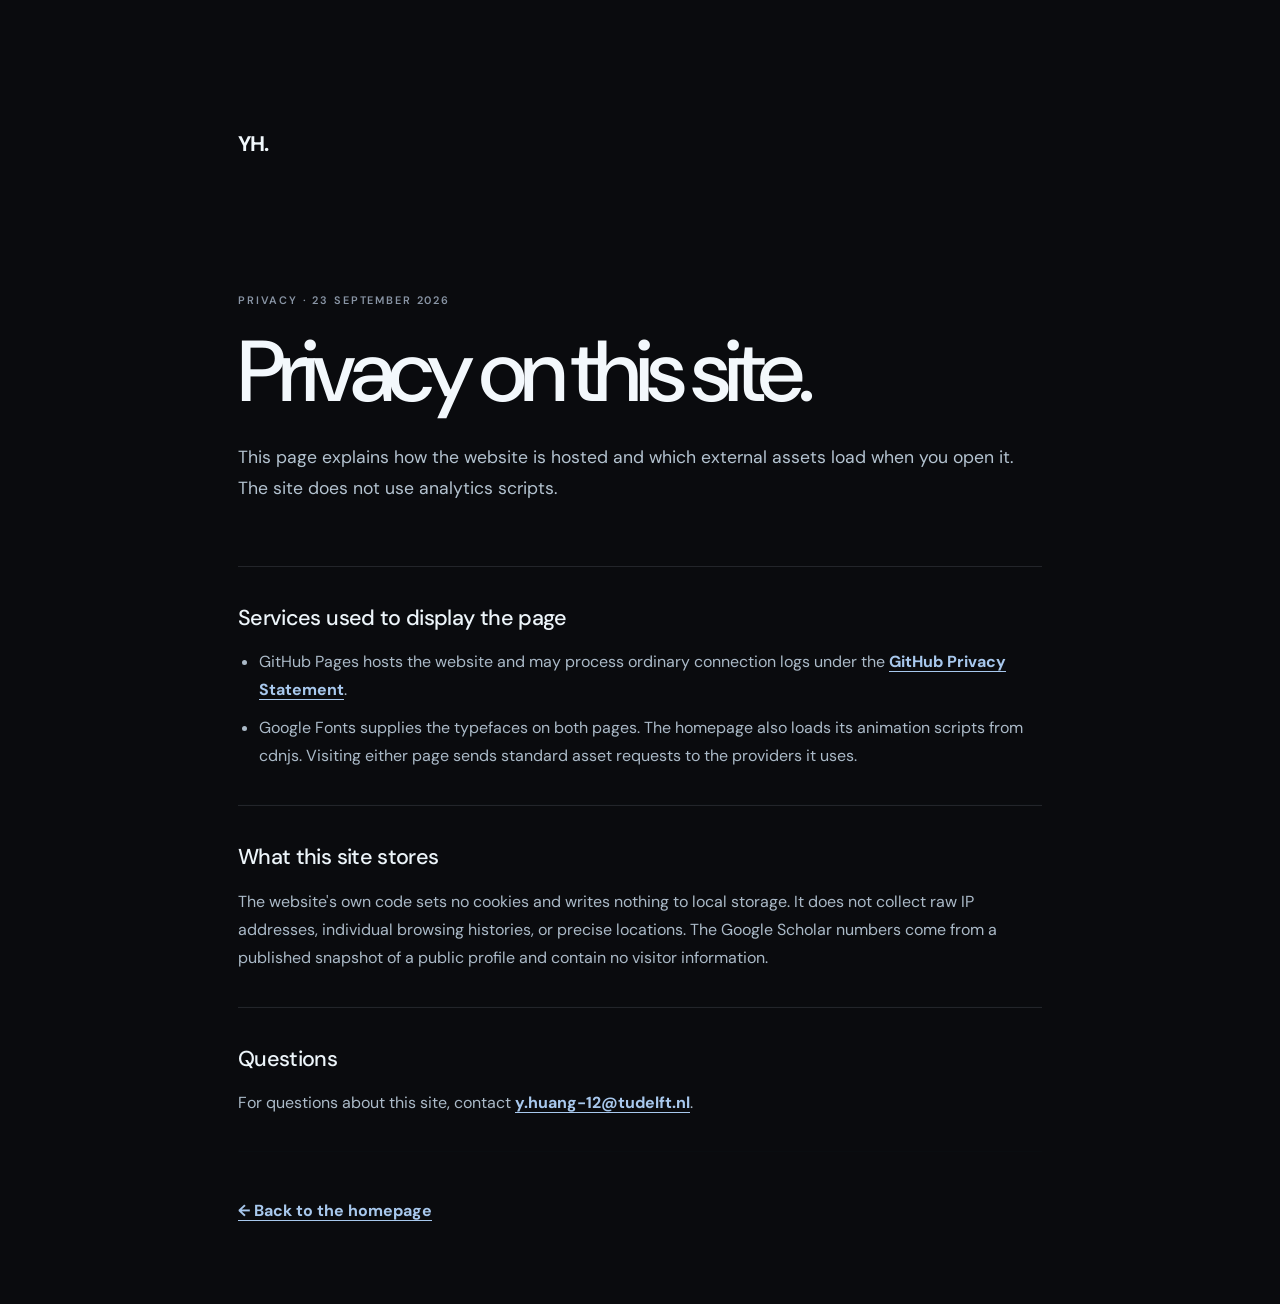
==== commit 739387c9: "Redesign portfolio with Harness-inspired visual style" ====
--- a/privacy.html
+++ b/privacy.html
@@ -4,42 +4,36 @@
     <meta charset="UTF-8">
     <meta name="viewport" content="width=device-width, initial-scale=1.0">
     <meta name="description" content="Privacy information for Yongcheng Huang's personal website.">
-    <meta name="theme-color" content="#f4f8fa">
+    <meta name="theme-color" content="#070d17">
     <title>Privacy | Yongcheng Huang</title>
     <link rel="icon" href="images/favicon.svg" type="image/svg+xml">
     <link rel="stylesheet" href="style.css">
-    <link href="https://fonts.googleapis.com/css2?family=DM+Sans:wght@400;500;600;700&amp;family=Manrope:wght@400;500;600;700&amp;display=swap" rel="stylesheet">
+    <link rel="stylesheet" href="redesign.css">
+    <link href="https://fonts.googleapis.com/css2?family=DM+Sans:wght@400;500;600;700&amp;display=swap" rel="stylesheet">
 </head>
 <body>
     <main class="policy-page">
         <a class="logo" href="index.html" aria-label="Return to Yongcheng Huang's homepage">YH.</a>
-        <p class="section-kicker">Privacy · 10 September 2026</p>
-        <h1>A small site with limited analytics.</h1>
-        <p class="policy-lede">This page explains which external services the website contacts, what the visitor display means, and how to avoid loading the optional location widget.</p>
+        <p class="section-kicker">Privacy · 23 September 2026</p>
+        <h1>Privacy on this site.</h1>
+        <p class="policy-lede">This page explains how the website is hosted and which external assets load when you open it. The site does not use analytics scripts.</p>
 
         <section class="policy-section">
-            <h2>Services loaded with the page</h2>
+            <h2>Services used to display the page</h2>
             <ul>
                 <li>GitHub Pages hosts the website and may process ordinary connection logs under the <a href="https://docs.github.com/en/site-policy/privacy-policies/github-general-privacy-statement" target="_blank" rel="noreferrer">GitHub Privacy Statement</a>.</li>
-                <li>Google Fonts supplies the typefaces, and cdnjs supplies the optional animation library. Visiting the page sends a standard asset request to those providers.</li>
-                <li><a href="https://counterapi.com/" target="_blank" rel="noreferrer">CounterAPI</a> supplies the unique-visit total. It says IP addresses and browser details are transformed into non-identifying hashes. The site receives only an aggregate number.</li>
+                <li>Google Fonts supplies the typefaces on both pages. The homepage also loads its animation scripts from cdnjs. Visiting either page sends standard asset requests to the providers it uses.</li>
             </ul>
         </section>
 
         <section class="policy-section">
-            <h2>Optional live location map</h2>
-            <p>The Whos.amung.us map is off by default. Its code loads only after you press “Load live visitor map.” When loaded, the provider receives data such as your IP address, page URL, referrer, browser, and operating system, and may load supporting partner services. See the <a href="https://whos.amung.us/legal/privacy/" target="_blank" rel="noreferrer">Whos.amung.us privacy policy</a> before opting in.</p>
-            <p>The map covers only visitors who choose to load it. It is not a geographic breakdown of the separate unique-visit total. To opt out, simply leave the map unloaded.</p>
-        </section>
-
-        <section class="policy-section">
             <h2>What this site stores</h2>
-            <p>The website's own code sets no cookies and writes nothing to local storage. It does not receive or store raw IP addresses, individual browsing histories, or precise locations. The Google Scholar numbers are a server-side public-profile snapshot and contain no visitor information.</p>
+            <p>The website's own code sets no cookies and writes nothing to local storage. It does not collect raw IP addresses, individual browsing histories, or precise locations. The Google Scholar numbers come from a published snapshot of a public profile and contain no visitor information.</p>
         </section>
 
         <section class="policy-section">
             <h2>Questions</h2>
-            <p>For questions about this site or its visitor display, contact <a href="mailto:y.huang-12@tudelft.nl">y.huang-12@tudelft.nl</a>.</p>
+            <p>For questions about this site, contact <a href="mailto:y.huang-12@tudelft.nl">y.huang-12@tudelft.nl</a>.</p>
         </section>
 
         <a class="policy-back" href="index.html">← Back to the homepage</a>
--- a/style.css
+++ b/style.css
@@ -341,45 +341,6 @@
     grid-column: 1 / -1;
     padding: 0;
     margin-bottom: 40px;
-}
-
-.research-item {
-    margin-bottom: 0; /* Reset margin for grid */
-    display: flex;
-    flex-direction: column;
-    background: rgba(255, 255, 255, 0.02);
-    border: 1px solid rgba(255, 255, 255, 0.05);
-    padding: 25px;
-    border-radius: 8px;
-    transition: all 0.3s ease;
-}
-
-.research-item:hover {
-    border-color: rgba(255, 255, 255, 0.2);
-    background: rgba(255, 255, 255, 0.04);
-}
-
-.research-item h4 {
-    font-size: 1.3rem;
-    margin-bottom: 10px;
-    color: var(--accent-color);
-}
-
-.research-item .meta {
-    font-family: var(--font-mono);
-    font-size: 0.8rem;
-    color: var(--secondary-color);
-    margin-bottom: 15px;
-    display: inline-block;
-    border: 1px solid rgba(255, 255, 255, 0.1);
-    padding: 2px 8px;
-    border-radius: 4px;
-}
-
-.research-item p {
-    color: #ccc;
-    margin-bottom: 20px;
-    font-size: 0.95rem;
 }
 
 /* Projects */
@@ -2149,43 +2110,6 @@
     box-shadow: 0 26px 58px rgba(16, 42, 50, 0.17);
 }
 
-.research-item {
-    min-height: 310px;
-    justify-content: flex-end;
-    padding: 28px;
-    border-color: var(--line-color);
-    border-radius: 20px;
-    background: var(--surface-color);
-    box-shadow: 0 18px 46px rgba(16, 42, 50, 0.055);
-}
-
-.research-item:hover {
-    border-color: var(--accent-color);
-    background: var(--surface-color);
-    transform: translateY(-4px);
-    box-shadow: 0 26px 58px rgba(16, 42, 50, 0.1);
-}
-
-.research-item h4 {
-    color: var(--text-color);
-    font-family: var(--font-display);
-    font-size: 1.45rem;
-    line-height: 1.25;
-}
-
-.research-item .meta {
-    align-self: flex-start;
-    border-color: var(--line-color);
-    background: var(--surface-soft);
-    color: var(--accent-strong);
-}
-
-.research-item p {
-    margin: 0;
-    color: var(--secondary-color);
-    line-height: 1.65;
-}
-
 /* Scholar snapshot */
 .scholar-overview {
     display: grid;
@@ -2498,128 +2422,6 @@
     line-height: 1.7;
 }
 
-/* Visitors */
-.visitor-total {
-    display: flex;
-    max-width: 270px;
-    flex-direction: column;
-    align-items: flex-end;
-    text-align: right;
-}
-
-.visitor-count {
-    color: var(--accent-strong);
-    font-family: var(--font-display);
-    font-size: 3.2rem;
-    font-weight: 600;
-    letter-spacing: -0.07em;
-    line-height: 1;
-}
-
-.visitor-label {
-    margin-top: 8px;
-    color: var(--secondary-color);
-    font-size: 0.72rem;
-    line-height: 1.4;
-}
-
-.visitor-map-card {
-    overflow: hidden;
-    border: 1px solid var(--line-color);
-    border-radius: 28px;
-    background: var(--surface-color);
-    box-shadow: 0 26px 70px rgba(16, 42, 50, 0.08);
-}
-
-.visitor-map-stage {
-    position: relative;
-    display: grid;
-    min-height: 430px;
-    place-items: center;
-    overflow: auto;
-    padding: 40px;
-    background:
-        linear-gradient(rgba(255, 255, 255, 0.5) 1px, transparent 1px),
-        linear-gradient(90deg, rgba(255, 255, 255, 0.5) 1px, transparent 1px),
-        #eef7fa;
-    background-size: 32px 32px;
-}
-
-.visitor-map-stage > img {
-    display: block;
-    width: min(100%, 930px);
-    height: auto;
-    opacity: 0.82;
-}
-
-.visitor-map-control {
-    position: absolute;
-    inset: 0;
-    display: flex;
-    flex-direction: column;
-    align-items: center;
-    justify-content: center;
-    gap: 18px;
-    padding: 28px;
-    background: rgba(244, 248, 250, 0.56);
-    backdrop-filter: blur(3px);
-    text-align: center;
-}
-
-.visitor-map-control p {
-    color: var(--text-color);
-    font-family: var(--font-display);
-    font-size: 1.15rem;
-    font-weight: 600;
-}
-
-.visitor-map-stage.is-live {
-    min-height: 390px;
-    background: #ffffff;
-}
-
-.visitor-map-stage.is-live > img,
-.visitor-map-stage.is-live .visitor-map-control {
-    display: none;
-}
-
-.visitor-map-stage > a,
-.visitor-map-stage > a > img {
-    display: block;
-    max-width: 100%;
-    height: auto;
-}
-
-.visitor-map-stage > .visitor-live-widget {
-    position: relative;
-    display: inline-block;
-    max-width: 100%;
-    margin-right: 0 !important;
-}
-
-.visitor-map-footer {
-    display: flex;
-    align-items: center;
-    justify-content: space-between;
-    gap: 30px;
-    padding: 20px 26px;
-    border-top: 1px solid var(--line-color);
-    color: var(--secondary-color);
-    font-size: 0.75rem;
-    line-height: 1.55;
-}
-
-.visitor-map-footer p {
-    max-width: 820px;
-}
-
-.visitor-map-footer a {
-    flex-shrink: 0;
-    color: var(--accent-strong);
-    font-weight: 700;
-    text-decoration: none;
-}
-
 /* Contact and footer */
 #contact {
     margin: 80px 0;
@@ -2761,11 +2563,6 @@
         flex-direction: column;
     }
 
-    .visitor-total {
-        align-items: flex-start;
-        text-align: left;
-    }
-
     .service-item {
         grid-template-columns: 84px 1fr 26px;
         gap: 10px 20px;
@@ -2783,11 +2580,6 @@
     .service-arrow {
         grid-column: 3;
         grid-row: 1 / 3;
-    }
-
-    .visitor-map-stage {
-        min-height: 330px;
-        padding: 20px;
     }
 
     #contact {
@@ -2858,20 +2650,11 @@
         grid-row: 1 / 4;
     }
 
-    .visitor-map-footer,
     footer {
         align-items: flex-start;
         flex-direction: column;
     }
 
-    .visitor-map-stage,
-    .visitor-map-stage.is-live {
-        min-height: 270px;
-    }
-
-    .visitor-map-control p {
-        font-size: 1rem;
-    }
 }
 
 .menu-toggle {
--- a/redesign.css
+++ b/redesign.css
@@ -0,0 +1,985 @@
+/*
+ * Yongcheng Huang · research portfolio, 2026
+ * Deep navy atmosphere, editorial research layout, TU Delft cyan details.
+ * Loaded after style.css. The interactive research views use their original
+ * layouts with a dark shell and tuned contrast near the end of this file.
+ */
+
+:root {
+    --bg-color: #0a0b0e;
+    --surface-color: #111317;
+    --surface-soft: #171b22;
+    --text-color: #f3f7fb;
+    --secondary-color: #969da8;
+    --line-color: rgba(211, 225, 245, 0.12);
+    --accent-color: #00a6d6;
+    --accent-strong: #a8c8ed;
+    --glow-color: rgba(0, 166, 214, 0.22);
+    --font-primary: 'DM Sans', system-ui, sans-serif;
+    --font-display: 'DM Sans', system-ui, sans-serif;
+    --font-mono: ui-monospace, 'SFMono-Regular', Consolas, monospace;
+}
+
+html {
+    color-scheme: dark;
+    scroll-padding-top: 12px;
+}
+
+body {
+    background: var(--bg-color);
+    color: var(--text-color);
+    font-size: 16px;
+    -webkit-font-smoothing: antialiased;
+}
+
+::selection {
+    background: rgba(0, 166, 214, 0.5);
+    color: #fff;
+}
+
+.container {
+    max-width: 1280px;
+    padding-inline: clamp(22px, 4.2vw, 54px);
+}
+
+.skip-link {
+    position: fixed;
+    z-index: 500;
+    top: -80px;
+    left: 24px;
+    padding: 12px 18px;
+    border-radius: 10px;
+    background: var(--accent-color);
+    color: #06111a;
+    font-weight: 700;
+    text-decoration: none;
+}
+
+.skip-link:focus-visible {
+    top: 12px;
+}
+
+a:focus-visible,
+button:focus-visible,
+.animation-thumbnail:focus-visible {
+    outline: 2px solid #8be7ff;
+    outline-offset: 5px;
+}
+
+/* A quiet navigation bar over the full-width atmosphere. */
+header {
+    top: 0;
+    left: 0;
+    width: 100%;
+    min-height: 80px;
+    padding: 0;
+    transform: none;
+    border: 0;
+    border-bottom: 1px solid rgba(214, 230, 255, 0.06);
+    border-radius: 0;
+    background: rgba(10, 15, 24, 0.42);
+    box-shadow: none;
+    -webkit-backdrop-filter: blur(22px);
+    backdrop-filter: blur(22px);
+}
+
+nav {
+    max-width: 1280px;
+    min-height: 80px;
+    padding: 0 clamp(22px, 4.2vw, 54px);
+}
+
+.logo {
+    display: inline-flex;
+    align-items: baseline;
+    color: var(--text-color);
+    font-family: var(--font-display);
+    font-size: 1.32rem;
+    font-weight: 700;
+    letter-spacing: -0.045em;
+    text-decoration: none;
+    white-space: nowrap;
+}
+
+.logo::after {
+    content: none;
+}
+
+.logo-dot,
+.hero-period {
+    color: var(--accent-color);
+}
+
+.logo-descriptor {
+    padding-left: 7px;
+    color: #98a9b9;
+    font-family: var(--font-primary);
+    font-size: 0.68rem;
+    font-weight: 500;
+    letter-spacing: 0.025em;
+}
+
+.links {
+    display: flex;
+    align-items: center;
+    gap: clamp(18px, 2vw, 30px);
+}
+
+.links a {
+    margin: 0;
+    color: #a9b8c8;
+    font-size: 0.79rem;
+    font-weight: 500;
+    letter-spacing: 0.01em;
+    white-space: nowrap;
+}
+
+.links a:hover,
+.links a:focus-visible {
+    color: #fff;
+}
+
+.links .nav-contact {
+    display: inline-flex;
+    align-items: center;
+    gap: 16px;
+    min-height: 38px;
+    margin-left: 7px;
+    padding: 0 17px;
+    border: 1px solid rgba(201, 228, 244, 0.2);
+    border-radius: 999px;
+    color: var(--text-color);
+    transition: background 180ms ease, border-color 180ms ease, transform 180ms ease;
+}
+
+.links .nav-contact:hover {
+    border-color: var(--accent-color);
+    background: rgba(0, 166, 214, 0.12);
+    transform: translateY(-1px);
+}
+
+/* Overall editorial rhythm */
+.container > main > section {
+    padding: clamp(82px, 8vw, 112px) 0;
+    border-bottom: 1px solid var(--line-color);
+    scroll-margin-top: 0;
+}
+
+.section-header {
+    max-width: 740px;
+    margin-bottom: clamp(36px, 5vw, 62px);
+    border: 0;
+}
+
+.section-kicker,
+.card-label {
+    display: flex;
+    align-items: center;
+    gap: 11px;
+    margin-bottom: 22px;
+    color: #8995a5;
+    font-family: var(--font-primary);
+    font-size: 0.68rem;
+    font-weight: 600;
+    letter-spacing: 0.17em;
+    text-transform: uppercase;
+}
+
+.section-kicker::before { content: none; }
+
+.section-header h2 {
+    color: var(--text-color);
+    font-family: var(--font-display);
+    font-size: clamp(2.1rem, 3.5vw, 3rem);
+    font-weight: 500;
+    letter-spacing: -0.045em;
+    line-height: 1.16;
+    text-wrap: balance;
+}
+
+.section-intro {
+    max-width: 640px;
+    margin-top: 25px;
+    color: var(--secondary-color);
+    font-size: 1.04rem;
+    line-height: 1.8;
+}
+
+.section-header-split {
+    max-width: none;
+}
+
+/* Full-width light field, fading into the editorial page. */
+.container > main > #hero {
+    position: relative;
+    display: grid;
+    grid-template-columns: minmax(0, 1.18fr) minmax(0, 1fr);
+    align-items: center;
+    gap: clamp(38px, 6vw, 84px);
+    min-height: 780px;
+    min-height: max(740px, 100svh);
+    padding: 170px 0 160px;
+    border-bottom: 0;
+    overflow: visible;
+    isolation: isolate;
+    text-align: left;
+}
+
+#hero::before,
+.hero-atmosphere {
+    position: absolute;
+    z-index: -2;
+    top: 0;
+    bottom: 0;
+    left: 50%;
+    width: 100vw;
+    height: auto;
+    border: 0;
+    border-radius: 0;
+    aspect-ratio: auto;
+    transform: translateX(-50%);
+    pointer-events: none;
+}
+
+#hero::before {
+    background:
+        radial-gradient(ellipse at 50% 0%, rgba(63, 107, 163, .45), transparent 64%),
+        radial-gradient(ellipse at 88% 28%, rgba(47, 89, 139, .4), transparent 47%),
+        linear-gradient(180deg, #14263d 0%, #142234 36%, #0e1621 68%, #0a0b0e 100%);
+    content: '';
+}
+
+.hero-atmosphere {
+    z-index: -1;
+    overflow: hidden;
+    -webkit-mask-image: linear-gradient(#000 15%, rgba(0,0,0,.8) 55%, transparent 95%);
+    mask-image: linear-gradient(#000 15%, rgba(0,0,0,.8) 55%, transparent 95%);
+}
+
+.hero-atmosphere::before {
+    position: absolute;
+    inset: 0;
+    background-image: linear-gradient(rgba(196,215,246,.035) 1px, transparent 1px), linear-gradient(90deg, rgba(196,215,246,.035) 1px, transparent 1px);
+    background-size: 90px 90px;
+    content: '';
+}
+
+.light-ribbon {
+    position: absolute;
+    width: 1100px;
+    height: 400px;
+    left: 27%;
+    top: -200px;
+    border: 46px solid rgba(194, 220, 241, .29);
+    border-radius: 50%;
+    filter: blur(22px);
+    transform: rotate(26deg);
+    animation: light-drift 24s ease-in-out infinite alternate;
+}
+
+.light-ribbon-secondary {
+    top: 190px;
+    left: 31%;
+    width: 800px;
+    height: 300px;
+    border-width: 30px;
+    border-color: rgba(171, 204, 222, .21);
+    transform: rotate(-19deg);
+    animation-delay: -12s;
+}
+
+.particle-field {
+    position: absolute;
+    inset: 130px 13% 170px 34%;
+    background-image: radial-gradient(circle, rgba(206,224,244,.38) 1px, transparent 1.7px);
+    background-size: 9px 9px;
+    -webkit-mask-image: radial-gradient(ellipse at center, #000, transparent 67%);
+    mask-image: radial-gradient(ellipse at center, #000, transparent 67%);
+    transform: rotate(-14deg);
+    opacity: .55;
+}
+
+@keyframes light-drift {
+    to { translate: -35px 35px; opacity: .65; }
+}
+
+#hero::after { content: none; }
+#bg-canvas { display: none; }
+
+#hero .hero-content {
+    position: relative;
+    z-index: 1;
+    max-width: 650px;
+    margin: 0;
+}
+
+#hero .eyebrow {
+    gap: 11px;
+    margin-bottom: 27px;
+    color: #c4cfdf;
+    font-family: var(--font-primary);
+    font-size: .82rem;
+    font-weight: 400;
+    letter-spacing: .02em;
+    text-transform: none;
+}
+
+#hero .status-dot { width: 5px; height: 5px; background: #bddaff; box-shadow: 0 0 12px #8ec6ff; }
+.card-label .status-dot { display: none; }
+.eyebrow-divider { color: #6f839f; }
+
+#hero h1 {
+    margin: 0;
+    color: #f6f8fc;
+    font-family: var(--font-display);
+    font-size: clamp(2.8rem, 4.8vw, 4.05rem);
+    font-weight: 500;
+    letter-spacing: -.065em;
+    line-height: 1.08;
+}
+#hero h1::before, #hero h1::after { display: none; }
+.hero-period { color: #a7c3e4; }
+
+#hero .subtitle {
+    margin: 12px 0 32px;
+    color: #9cacc2;
+    font-family: var(--font-primary);
+    font-size: .9rem;
+    font-weight: 400;
+    letter-spacing: .25em;
+}
+
+#hero .hero-lede {
+    max-width: 470px;
+    margin: 0 0 20px;
+    color: #f0f3f8;
+    font-family: var(--font-display);
+    font-size: clamp(1.5rem, 2.4vw, 2rem);
+    font-weight: 400;
+    letter-spacing: -.035em;
+    line-height: 1.25;
+}
+#hero .hero-lede span { display: block; color: #a9bcd7; }
+#hero .tagline { max-width: 500px; margin: 0; color: #9eafc4; font-size: .95rem; line-height: 1.8; }
+#hero .tagline strong { color: #c4cedb; font-weight: 400; white-space: nowrap; }
+.hero-actions { gap: 12px; margin-top: 32px; }
+
+.research-window {
+    position: relative;
+    width: 100%;
+    margin-top: 26px;
+    border: 1px solid rgba(220,234,255,.16);
+    border-radius: 12px;
+    background: linear-gradient(130deg, rgba(36,49,68,.72), rgba(13,22,35,.64));
+    box-shadow: 0 25px 90px rgba(0,0,0,.15), inset 0 1px rgba(255,255,255,.06);
+    -webkit-backdrop-filter: blur(18px);
+    backdrop-filter: blur(18px);
+    font-family: var(--font-mono);
+}
+.window-topbar { display: flex; align-items: center; gap: 16px; padding: 16px 21px; border-bottom: 1px solid rgba(214,228,252,.1); color: #adbacb; font-size: .66rem; }
+.window-dots { display: flex; gap: 5px; }
+.window-dots i { width: 6px; height: 6px; border-radius: 50%; background: #5c6b80; }
+.window-dots i:first-child { background: #99acc4; }
+.window-language { margin-left: auto; color: #6e7e94; }
+.code-example { padding: 29px 28px 22px; }
+.code-caption { display: flex; gap: 11px; margin-bottom: 15px; color: #abb7c8; font-size: .67rem; font-family: var(--font-primary); letter-spacing: .01em; }
+.code-caption > span { color: #647a99; font-family: var(--font-mono); }
+.code-example pre { overflow: auto; color: #c7d2e2; font-size: .84rem; line-height: 1.9; }
+.code-example code { font-family: var(--font-mono); }
+.syntax-keyword { color: #a7bcde; }
+.code-before .code-identifier { color: #b9c7d9; }
+.code-after .code-identifier { color: #c5e7ed; background: rgba(128,206,228,.08); border-bottom: 1px solid rgba(163,220,239,.25); }
+.code-transition { display: flex; align-items: center; gap: 12px; padding: 0 28px; color: #93a8c3; font-size: .64rem; }
+.code-transition > span:first-child { font-size: 1rem; }
+.transition-line { flex: 1; height: 1px; background: linear-gradient(90deg, rgba(178,204,241,.17), transparent); }
+.code-after { padding-top: 20px; padding-bottom: 33px; }
+.window-footer { display: flex; align-items: center; justify-content: space-between; gap: 10px; padding: 13px 21px; border-top: 1px solid rgba(214,228,252,.1); color: #a1aec0; font-family: var(--font-primary); font-size: .61rem; }
+.window-footer a { color: #b4c6dd; font-size: 1.2rem; text-decoration: none; }
+.hero-scroll { position: absolute; bottom: 36px; left: 0; display: flex; align-items: center; gap: 22px; color: #768398; font-size: .65rem; text-decoration: none; letter-spacing: .04em; }
+.hero-scroll:hover { color: #c9d6e5; }
+
+.btn,
+.btn.btn-primary {
+    gap: 17px;
+    min-height: 49px;
+    padding: 11px 19px;
+    border: 1px solid rgba(198, 222, 240, 0.3);
+    border-radius: 999px;
+    background: rgba(255, 255, 255, 0.035);
+    color: var(--text-color);
+    font-family: var(--font-primary);
+    font-size: 0.84rem;
+    font-weight: 600;
+    letter-spacing: 0;
+    text-transform: none;
+    box-shadow: none;
+    transition: transform 180ms ease, border-color 180ms ease, background 180ms ease, color 180ms ease;
+}
+
+.btn.btn-primary {
+    border-color: #e4e9ef;
+    background: #f2f4f7;
+    color: #061827;
+}
+
+.btn:not(.btn-primary):hover,
+.btn:not(.btn-primary):focus-visible {
+    border-color: #7fd9f4;
+    background: rgba(0, 166, 214, 0.15);
+    color: #fff;
+    transform: translateY(-2px);
+}
+
+.btn.btn-primary:hover,
+.btn.btn-primary:focus-visible {
+    border-color: #fff;
+    background: #fff;
+    color: #061827;
+    transform: translateY(-2px);
+}
+
+.btn:disabled {
+    opacity: 0.68;
+    transform: none;
+}
+
+.text-link {
+    color: var(--accent-strong);
+    font-size: 0.84rem;
+    font-weight: 600;
+}
+
+.text-link:hover,
+.text-link:focus-visible {
+    color: #d5f7ff;
+}
+
+.hero-meta { display: flex; flex-wrap: wrap; gap: 32px; margin-top: 42px; padding: 0; border: 0; }
+.hero-meta p { display: grid; gap: 4px; color: #8c9eb6; font-size: .7rem; }
+.hero-meta p span { color: #62758f; font-size: .59rem; letter-spacing: .08em; text-transform: uppercase; }
+
+/* About */
+.about-profile { display: flex; align-items: center; gap: 20px; margin-bottom: 28px; }
+.about-profile img { display: block; width: 76px; height: 86px; object-fit: cover; object-position: 50% 27%; border-radius: 6px; filter: saturate(.5) brightness(.88); }
+.about-profile p { margin-bottom: 6px; font-size: 1rem; color: #e0e4eb; }
+.about-profile p span { margin-left: 10px; font-size: .75rem; color: #7d8796; }
+.about-profile div > span { font-size: .77rem; color: #818b9a; }
+
+.two-column-layout {
+    grid-template-columns: minmax(0, 1.12fr) minmax(0, 0.88fr);
+    gap: clamp(56px, 9vw, 130px);
+}
+
+.intro-text {
+    max-width: 690px;
+    margin-bottom: 55px;
+    color: #c4d0dc;
+    font-size: 1.02rem;
+    line-height: 1.85;
+}
+
+.intro-text strong {
+    color: #fff;
+    font-weight: 600;
+}
+
+.stats-row {
+    gap: 21px;
+    margin-bottom: 35px;
+}
+
+.stat-item {
+    padding-top: 16px;
+    border-top: 1px solid rgba(160, 204, 231, 0.23);
+}
+
+.stat-number {
+    color: #eaf6fb;
+    font-size: 2.55rem;
+    font-weight: 500;
+}
+
+.stat-label {
+    color: #92a4b4;
+    font-size: 0.68rem;
+}
+
+.timeline {
+    border-left-color: rgba(160, 204, 231, 0.2);
+}
+
+.timeline-item::before {
+    border-color: #667d91;
+    background: var(--bg-color);
+}
+
+.timeline-item.timeline-current::before {
+    background: var(--accent-color);
+}
+
+.timeline-item .year {
+    color: var(--accent-strong);
+    font-size: 0.7rem;
+}
+
+.timeline-item h4 {
+    color: #f2f7fb;
+    font-size: 1.25rem;
+    font-weight: 500;
+}
+
+.timeline-item span,
+.timeline-item .supervisor {
+    color: #9bacbb;
+}
+
+/* Research covers with a single, consistent reading order. */
+.research-interests-container { gap: 9px 22px; max-width: 900px; }
+.interest-pill { padding: 0; border: 0; border-radius: 0; background: none; color: #7e8fa5; font-size: .73rem; box-shadow: none; }
+.interest-pill::before { content: '/'; margin-right: 9px; color: #465365; }
+.interest-pill:hover { background: none; color: #c8d4e3; transform: none; }
+.selected-work-header { display: flex; align-items: baseline; justify-content: space-between; gap: 20px; margin: 60px 0 25px; padding-bottom: 17px; border-bottom: 1px solid var(--line-color); }
+.selected-work-header h3 { font-size: 1rem; font-weight: 500; letter-spacing: -.01em; }
+.selected-work-header p { color: #6f7b8d; font-size: .72rem; }
+.research-list { grid-template-columns: repeat(6, minmax(0, 1fr)); gap: 32px 24px; }
+.animation-thumbnail { grid-column: span 2; min-height: 265px; aspect-ratio: 1.25; border: 1px solid rgba(185,208,241,.12); border-radius: 8px; background: #101720; box-shadow: none; }
+.animation-thumbnail:nth-child(-n+2) { grid-column: span 3; min-height: 310px; aspect-ratio: 1.65; }
+.animation-thumbnail:hover, .animation-thumbnail:focus-visible { border-color: rgba(176,206,247,.4); box-shadow: none; transform: none; }
+.thumbnail-canvas { opacity: .78; filter: saturate(.65); transition: opacity 300ms, filter 300ms; }
+.animation-thumbnail:hover .thumbnail-canvas, .animation-thumbnail:focus-visible .thumbnail-canvas { opacity: .95; filter: saturate(.9); }
+.thumbnail-info { padding: 38px 25px 22px; background: linear-gradient(0deg, rgba(10,14,20,.99), rgba(10,14,20,.84) 53%, transparent); }
+.thumbnail-info .research-tag, .thumbnail-info .research-tag.workshop-tag, .thumbnail-info .research-tag.publication-tag, .thumbnail-info .research-tag.thesis-tag, .thumbnail-info .research-tag.honor-tag { padding: 0; border: 0; border-radius: 0; background: none; color: #8fa5c3; font-family: var(--font-primary); font-size: .6rem; font-weight: 400; letter-spacing: .12em; text-transform: uppercase; }
+.thumbnail-info h4 { margin: 10px 0 4px; color: #f0f2f6; font-family: var(--font-display); font-size: 1.2rem; font-weight: 500; letter-spacing: -.025em; }
+.animation-thumbnail:nth-child(-n+2) h4 { font-size: 1.5rem; }
+.thumbnail-info p { color: #929eaf; font-size: .76rem; }
+.thumbnail-hint { top: 17px; right: 17px; bottom: auto; left: auto; display: grid; place-items: center; width: 30px; height: 30px; padding: 0; border: 1px solid rgba(177,202,238,.18); border-radius: 50%; background: rgba(10,15,22,.3); color: #afc1d7; opacity: 1; transform: none; font-size: 1rem; }
+
+/* Publications and Scholar metrics */
+.scholar-overview { gap: 30px; margin-bottom: 64px; padding: 26px 0; border: 0; border-top: 1px solid var(--line-color); border-bottom: 1px solid var(--line-color); border-radius: 0; background: none; box-shadow: none; }
+.scholar-summary .card-label { margin-bottom: 8px; font-size: .64rem; letter-spacing: .08em; }
+.scholar-copy { font-size: .78rem; }
+.data-freshness { margin-top: 10px; font-size: .66rem; }
+.citation-history { min-height: 110px; }
+.history-bar-wrap { grid-template-rows: 17px 70px 18px; }
+.history-bar { width: 17px; border-radius: 3px 3px 0 0; }
+.metric-value { font-size: 2.4rem; }
+
+.scholar-copy,
+.data-freshness,
+.metric-label,
+.history-value,
+.history-year {
+    color: #9eafbf;
+}
+
+.data-freshness.is-stale {
+    color: #f2c67e;
+}
+
+.metric {
+    border-left-color: var(--line-color);
+}
+
+.metric-value {
+    color: #f1f8fc;
+    font-weight: 500;
+}
+
+.citation-history {
+    border-left-color: var(--line-color);
+}
+
+.history-bar {
+    background: linear-gradient(180deg, #8baed3, #465c77);
+}
+
+.group-heading {
+    border-bottom-color: rgba(185, 213, 232, 0.32);
+}
+
+.group-heading h4 {
+    color: #e9f2f8;
+    font-size: 1.1rem;
+    font-weight: 500;
+}
+
+.group-heading > span,
+.publication-index {
+    color: #7f93ad;
+}
+
+.publication-item {
+    border-bottom-color: var(--line-color);
+}
+
+.publication-meta {
+    color: var(--accent-strong);
+}
+
+.publication-body h4,
+.thesis-card h4 {
+    color: #f2f7fb;
+    font-weight: 500;
+}
+
+.publication-authors,
+.publication-links span {
+    color: #a8b7c6;
+}
+
+.publication-authors strong {
+    color: #eaf4f9;
+}
+
+.publication-links a {
+    color: #a8c8ed;
+}
+
+.thesis-card {
+    padding: 28px 0;
+    border: 0;
+    border-bottom: 1px solid var(--line-color);
+    border-radius: 0;
+    background: none;
+}
+
+/* Academic service and projects */
+.service-list {
+    border-top-color: var(--line-color);
+}
+
+.service-item {
+    border-bottom-color: var(--line-color);
+    color: var(--text-color);
+}
+
+.service-item:hover,
+.service-item:focus-visible {
+    background: rgba(255, 255, 255, 0.025);
+}
+
+.service-year,
+.service-role {
+    color: #93a9ba;
+}
+
+.service-role,
+.service-arrow {
+    color: #8599b2;
+}
+
+.service-name {
+    color: #e9f2f8;
+}
+
+.project-list {
+    gap: 18px;
+}
+
+.project-item { min-height: 0; padding: 25px 0 0; border: 0; border-top: 1px solid var(--line-color); border-radius: 0; background: none; box-shadow: none; }
+.project-item:hover { border-color: rgba(191,211,239,.3); background: none; }
+
+.project-item h4 {
+    color: #f1f7fb;
+    font-weight: 500;
+}
+
+.project-item p {
+    color: #aabac7;
+}
+
+/* An open, typographic closing. */
+.container > main > #contact { position: relative; margin: 0; padding: 110px 0 88px; border: 0; border-radius: 0; background: none; }
+#contact .section-header { max-width: 730px; margin-bottom: 35px; }
+#contact .section-header h2 { font-size: clamp(2.6rem, 4.7vw, 4rem); }
+#contact .section-intro { font-size: .92rem; }
+.social-links { display: flex; align-items: center; flex-wrap: wrap; gap: 26px; }
+.contact-email { display: flex; align-items: center; gap: 35px; width: 100%; margin-bottom: 18px; color: #dbe8f8; font-size: clamp(1.2rem, 2.5vw, 1.8rem); letter-spacing: -.03em; text-decoration: none; }
+.contact-email span { color: #6e8db4; }
+.contact-social { color: #91a0b4; font-size: .8rem; text-decoration: none; }
+.contact-social:hover, .contact-email:hover { color: #fff; }
+
+footer {
+    border-top-color: var(--line-color);
+    color: #8295a7;
+}
+
+footer a {
+    color: var(--accent-strong);
+}
+
+/* Standalone privacy page */
+.policy-page {
+    max-width: 860px;
+    padding-top: clamp(75px, 10vw, 130px);
+}
+
+.policy-page .logo {
+    margin-bottom: clamp(75px, 11vw, 130px);
+    color: #f1f8fc;
+}
+
+.policy-page .logo::after {
+    content: none;
+}
+
+.policy-page h1 {
+    color: #f3f8fc;
+    font-weight: 500;
+}
+
+.policy-lede {
+    color: #b4c3d0;
+}
+
+.policy-section {
+    border-top-color: var(--line-color);
+}
+
+.policy-section h2 {
+    color: #edf5fa;
+    font-weight: 500;
+}
+
+.policy-section p,
+.policy-section li {
+    color: #abbac8;
+}
+
+.policy-section a,
+.policy-back {
+    color: var(--accent-strong);
+}
+
+/* Interactive research views retain their layout in a dark, readable shell. */
+.animation-modal {
+    --bg-color: #f4f8fa;
+    --surface-color: #ffffff;
+    --surface-soft: #eaf6fa;
+    --text-color: #102a32;
+    --secondary-color: #526b73;
+    --line-color: #cfe1e7;
+    --accent-color: #00a6d6;
+    --accent-strong: #007d9f;
+    color-scheme: dark;
+    background: rgba(7, 13, 22, 0.985);
+    color: #eaf4f9;
+}
+
+.animation-modal .modal-close {
+    border-color: rgba(175, 214, 236, 0.25);
+    background: rgba(19, 34, 48, 0.92);
+    color: #e4f2f8;
+    box-shadow: 0 12px 32px rgba(0, 0, 0, 0.3);
+}
+
+.animation-modal .modal-close:hover,
+.animation-modal .modal-close:focus-visible {
+    border-color: #7cdcf6;
+    background: rgba(0, 166, 214, 0.25);
+    color: #fff;
+}
+
+.animation-modal .modal-header h2 {
+    color: #f4f9fd;
+    font-family: var(--font-display);
+    font-weight: 500;
+    letter-spacing: -0.055em;
+}
+
+.animation-modal .modal-subtitle {
+    color: #b6c8d6;
+}
+
+.animation-modal .modal-abstract {
+    border-color: rgba(167, 207, 229, 0.2);
+    border-left-color: var(--accent-color);
+    background: rgba(34, 59, 77, 0.36);
+}
+
+.animation-modal .modal-abstract p,
+.animation-modal .modal-left .legend-item,
+.animation-modal .babel-legend .legend-item,
+.animation-modal .coverage-legend .legend-item,
+.animation-modal .scroll-hint,
+.animation-modal .stat-desc,
+.animation-modal .rank-label,
+.animation-modal .slogan-en,
+.animation-modal .dfusion-hint,
+.animation-modal .babel-hint,
+.animation-modal .coverage-hint {
+    color: #b3c5d3;
+}
+
+.animation-modal .modal-left .stat-value,
+.animation-modal .slogan-cn {
+    color: #eaf7fb;
+}
+
+.animation-modal .step-indicator,
+.animation-modal .rank-number {
+    color: #7ee1f7;
+}
+
+.animation-modal .modal-left .research-tag {
+    border-color: rgba(109, 213, 241, 0.45);
+    background: rgba(0, 166, 214, 0.14);
+    color: #91e4f6;
+}
+
+.animation-modal .dfusion-slogan,
+.animation-modal .babel-legend,
+.animation-modal .coverage-legend,
+.animation-modal .taxonomy-language-bar,
+.animation-modal .taxonomy-category-summary {
+    border-color: rgba(178, 214, 235, 0.2);
+}
+
+.animation-modal .taxonomy-lang-item {
+    border-color: rgba(178, 214, 235, 0.22);
+    background: rgba(255, 255, 255, 0.035);
+    color: #bfd0dc;
+}
+
+.animation-modal .taxonomy-lang-item:hover,
+.animation-modal .taxonomy-lang-item.active {
+    border-color: rgba(105, 211, 240, 0.6);
+    background: rgba(0, 166, 214, 0.16);
+    color: #a2ebfa;
+}
+
+.animation-modal .summary-name,
+.animation-modal .summary-value {
+    color: #b9cbd8;
+}
+
+/* The taxonomy tree is a data panel; keep it dark and legible as a whole. */
+.animation-modal .taxonomy-right-panel {
+    border-color: rgba(178, 214, 235, 0.2);
+    background: #111e2b;
+    color: #d7e5ed;
+}
+
+.animation-modal .taxonomy-category-header {
+    background: #1a2b3a;
+}
+
+.animation-modal .taxonomy-category-name,
+.animation-modal .taxonomy-category-value,
+.animation-modal .taxonomy-item-value,
+.animation-modal .taxonomy-subitem .taxonomy-item-value {
+    color: #e4f2f8;
+}
+
+.animation-modal .taxonomy-category-percent,
+.animation-modal .taxonomy-item-name,
+.animation-modal .taxonomy-subitem .taxonomy-item-name {
+    color: #adbfcd;
+}
+
+.animation-modal .taxonomy-item-code,
+.animation-modal .taxonomy-subitem .taxonomy-item-code {
+    color: #83d9f1;
+}
+
+.animation-modal .taxonomy-children {
+    border-color: rgba(178, 214, 235, 0.18);
+}
+
+.animation-modal .taxonomy-item:hover {
+    background: rgba(90, 154, 192, 0.12);
+}
+
+.animation-modal .taxonomy-item-bar {
+    background: #32485a;
+}
+
+/* Responsive */
+@media (max-width: 1080px) {
+    .links { gap: 19px; }
+    .links a { font-size: .75rem; }
+    .container > main > #hero { gap: 32px; }
+    .code-example { padding-inline: 20px; }
+    .code-transition { padding-inline: 20px; }
+    .window-topbar { padding-inline: 16px; gap: 10px; }
+    .code-example pre { font-size: .72rem; }
+    .window-language { display: none; }
+    .project-list { grid-template-columns: repeat(3, minmax(0, 1fr)); }
+}
+@media (max-width: 820px) {
+    header { min-height: 68px; }
+    nav { min-height: 68px; }
+    .menu-toggle { display: inline-flex; min-height: 40px; padding: 0 5px; color: #d9e4f3; }
+    .links, .links.is-open { top: 68px; right: 0; left: 0; gap: 0; padding: 12px 30px 24px; border: 0; border-bottom: 1px solid var(--line-color); border-radius: 0; background: rgba(12,19,30,.98); box-shadow: 0 20px 40px rgba(0,0,0,.2); }
+    .links { display: none; }
+    .links.is-open { display: flex; }
+    .links a { padding: 12px 0; color: #c4d3df; font-size: .91rem; }
+    .links .nav-contact { justify-content: space-between; margin: 10px 0 0; padding: 0 15px; }
+    .no-js .links { display: flex; top: 68px; overflow-x: auto; white-space: nowrap; }
+    .container > main > #hero { min-height: auto; padding: 140px 0 130px; gap: 26px; }
+    #hero h1 { font-size: 2.8rem; }
+    #hero .hero-lede { font-size: 1.55rem; }
+    #hero .tagline { font-size: .87rem; }
+    .hero-actions { flex-wrap: wrap; }
+    .hero-actions .btn { min-height: 43px; padding: 9px 14px; font-size: .73rem; }
+    .research-window { margin-top: 0; }
+    .window-footer { font-size: .56rem; padding-inline: 16px; }
+    .code-example pre { font-size: .66rem; }
+    .two-column-layout, .thesis-grid { grid-template-columns: 1fr; gap: 42px; }
+    .scholar-overview { grid-template-columns: 1fr 1fr; }
+    .citation-history { grid-column: 1/-1; justify-content: flex-start; border-left: 0; border-top: 1px solid var(--line-color); }
+    .section-header-split { align-items: flex-start; flex-direction: column; }
+    .research-list { grid-template-columns: repeat(2, minmax(0, 1fr)); gap: 20px; }
+    .animation-thumbnail, .animation-thumbnail:nth-child(-n+2) { grid-column: auto; min-height: 280px; aspect-ratio: 1.15; }
+    .animation-thumbnail:last-child { grid-column: 1 / -1; min-height: 250px; aspect-ratio: 2.4; }
+    .animation-thumbnail:nth-child(-n+2) h4 { font-size: 1.2rem; }
+}
+@media (max-width: 650px) {
+    .container { padding-inline: 24px; }
+    nav { padding-inline: 24px; }
+    .logo-descriptor { font-size: .64rem; }
+    .container > main > section { padding: 74px 0; }
+    .container > main > #hero { grid-template-columns: 1fr; gap: 50px; padding: 128px 0 105px; }
+    #hero h1 { font-size: clamp(2.65rem, 10.6vw, 4rem); }
+    #hero .eyebrow { font-size: .75rem; margin-bottom: 24px; }
+    #hero .subtitle { margin-bottom: 27px; }
+    #hero .hero-lede { max-width: 390px; font-size: 1.62rem; }
+    #hero .tagline { font-size: .92rem; }
+    .hero-meta { margin-top: 30px; gap: 20px; }
+    .hero-actions { gap: 10px; flex-direction: row; }
+    .hero-actions .btn { font-size: .76rem; }
+    .research-window { max-width: 440px; justify-self: center; }
+    .code-example { padding: 23px; }
+    .code-example pre { font-size: clamp(.7rem, 2.75vw, .86rem); }
+    .window-footer { font-size: .61rem; }
+    .hero-scroll { bottom: 30px; }
+    .light-ribbon { left: -35%; }
+    .light-ribbon-secondary { left: -45%; top: 340px; }
+    .particle-field { inset: 100px -10% 200px 10%; }
+    .section-header h2 { font-size: 2.2rem; }
+    .section-header h2 br { display: none; }
+    .section-intro { font-size: .96rem; }
+    .about-profile p span { display: block; margin: 2px 0 0; }
+    .stats-row { gap: 16px; }
+    .stat-number { font-size: 2rem; }
+    .stat-label { font-size: .58rem; }
+    .selected-work-header { margin-top: 44px; align-items: flex-start; flex-direction: column; gap: 5px; }
+    .research-list, .project-list, .scholar-overview { grid-template-columns: 1fr; }
+    .animation-thumbnail, .animation-thumbnail:nth-child(-n+2), .animation-thumbnail:last-child { grid-column: auto; min-height: 280px; aspect-ratio: 1.3; }
+    .metric-grid { grid-template-columns: repeat(3, minmax(0, 1fr)); }
+    .metric { padding: 14px 4px 0; border-top: 1px solid var(--line-color); border-left: 0; }
+    .metric-value { font-size: 2.2rem; }
+    .citation-history { grid-column: auto; }
+    .publication-item { grid-template-columns: 28px 1fr; gap: 10px; }
+    .publication-body h4 { font-size: 1.16rem; }
+    .service-item { grid-template-columns: 1fr 24px; }
+    .service-year, .service-role, .service-name { grid-column: 1; grid-row: auto; }
+    .service-arrow { grid-column: 2; grid-row: 1/4; }
+    .container > main > #contact { padding: 78px 0 68px; }
+    footer { align-items: flex-start; flex-direction: column; }
+    .policy-page { padding-inline: 24px; }
+}
+@media (prefers-reduced-motion: reduce) {
+    html { scroll-behavior: auto; }
+    *, *::before, *::after { animation-duration: .01ms !important; animation-iteration-count: 1 !important; scroll-behavior: auto !important; transition-duration: .01ms !important; }
+}
